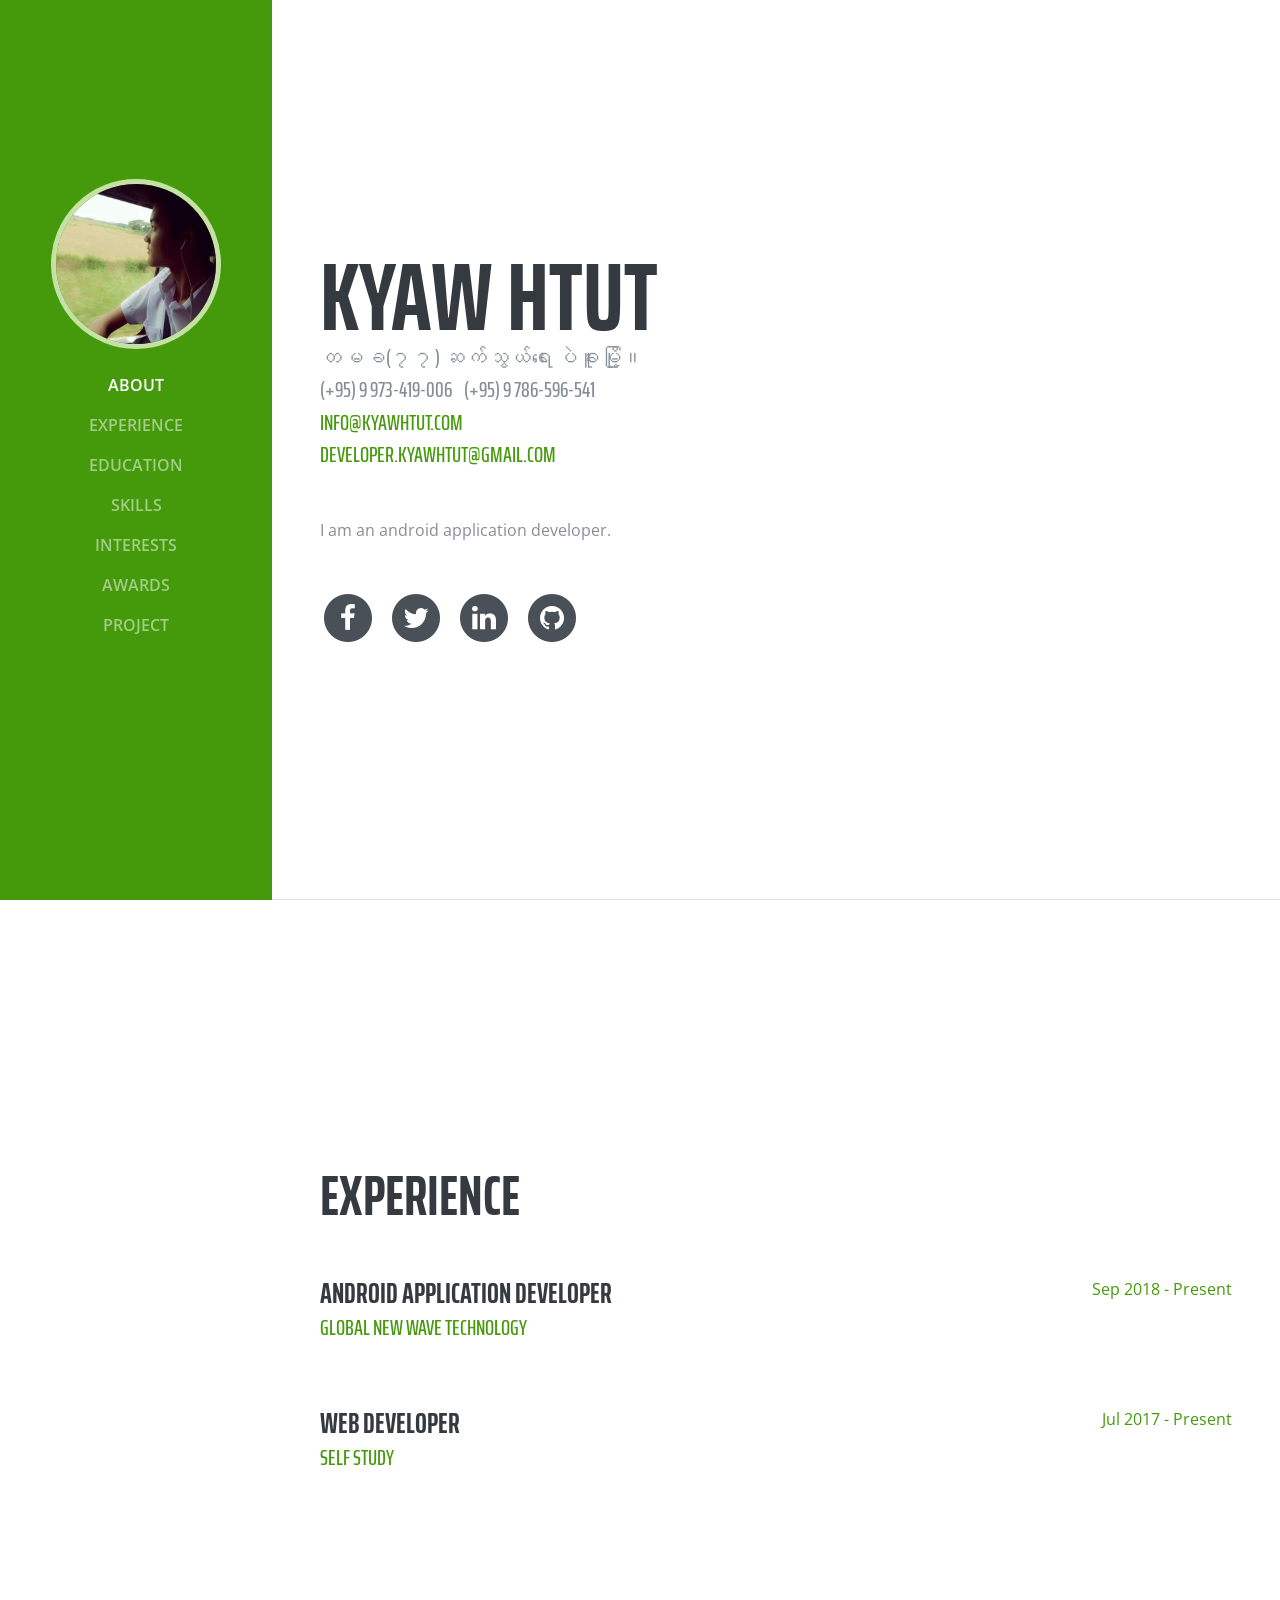
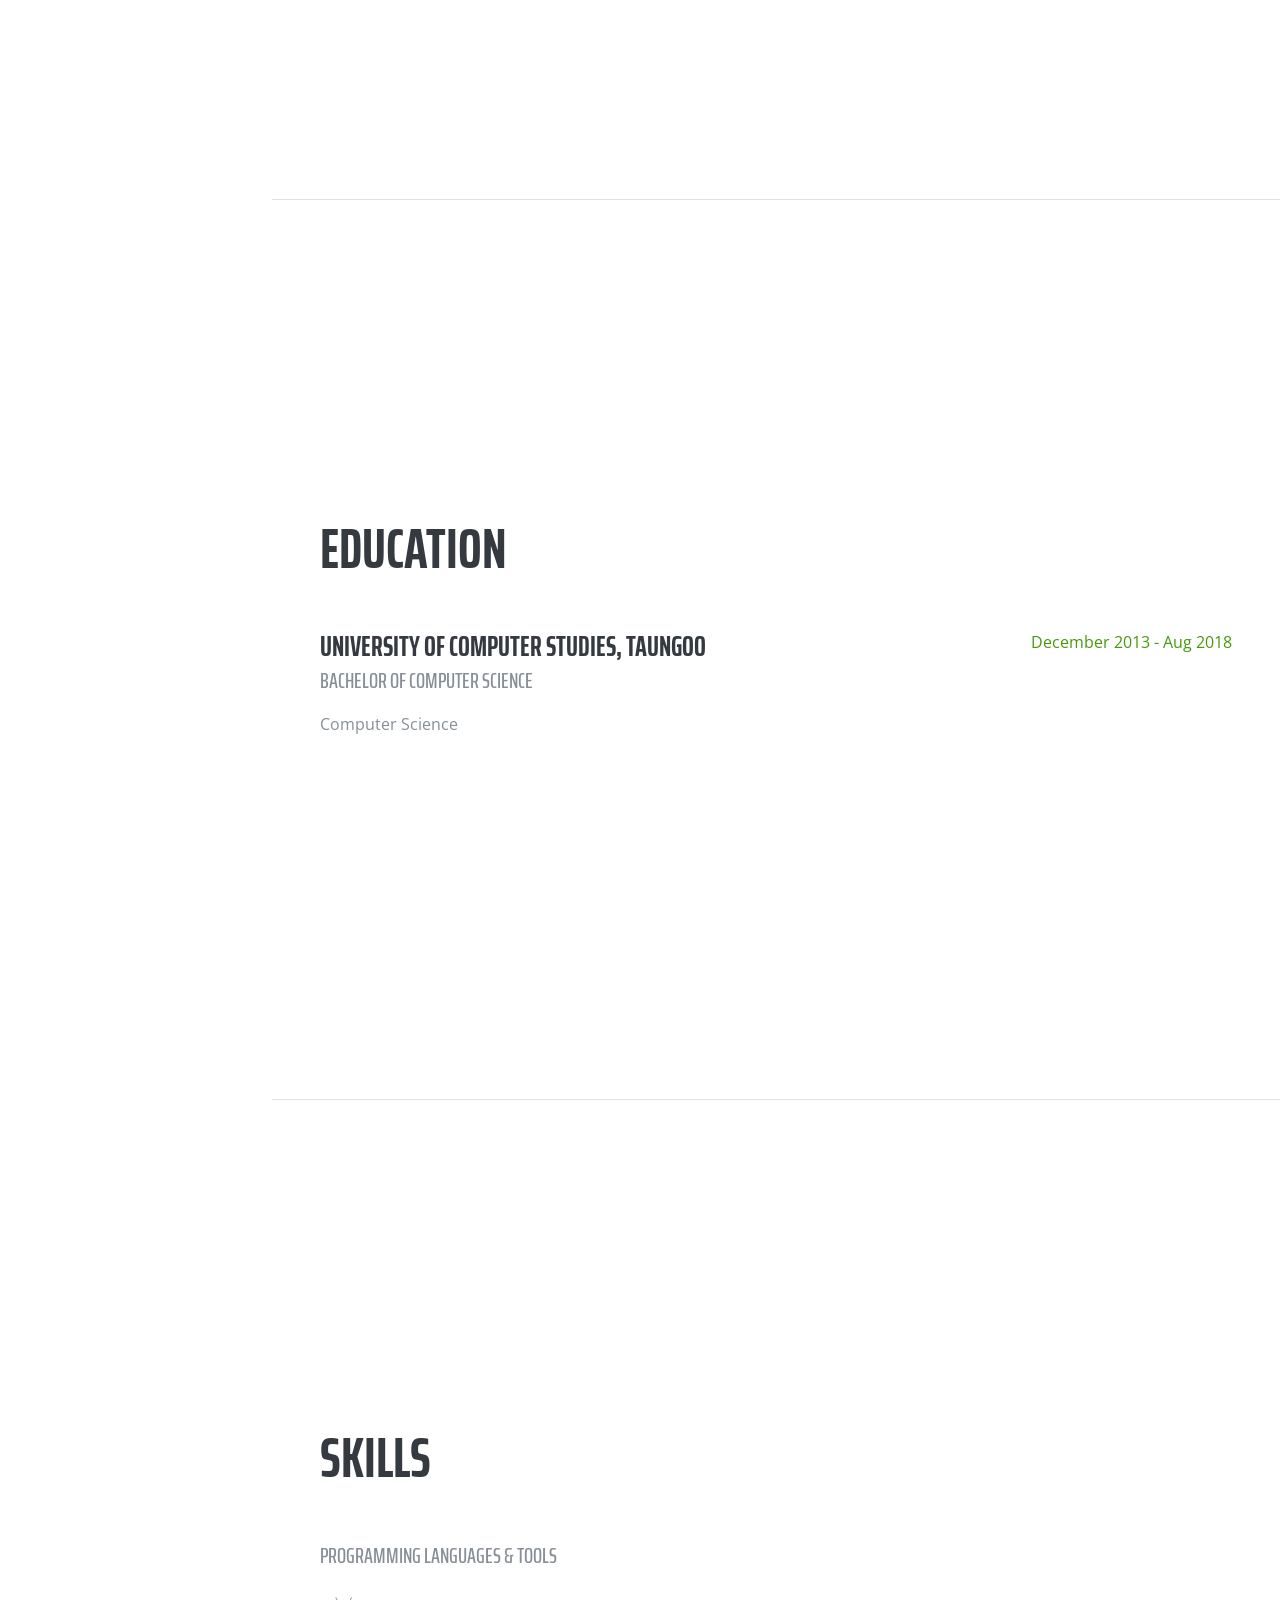
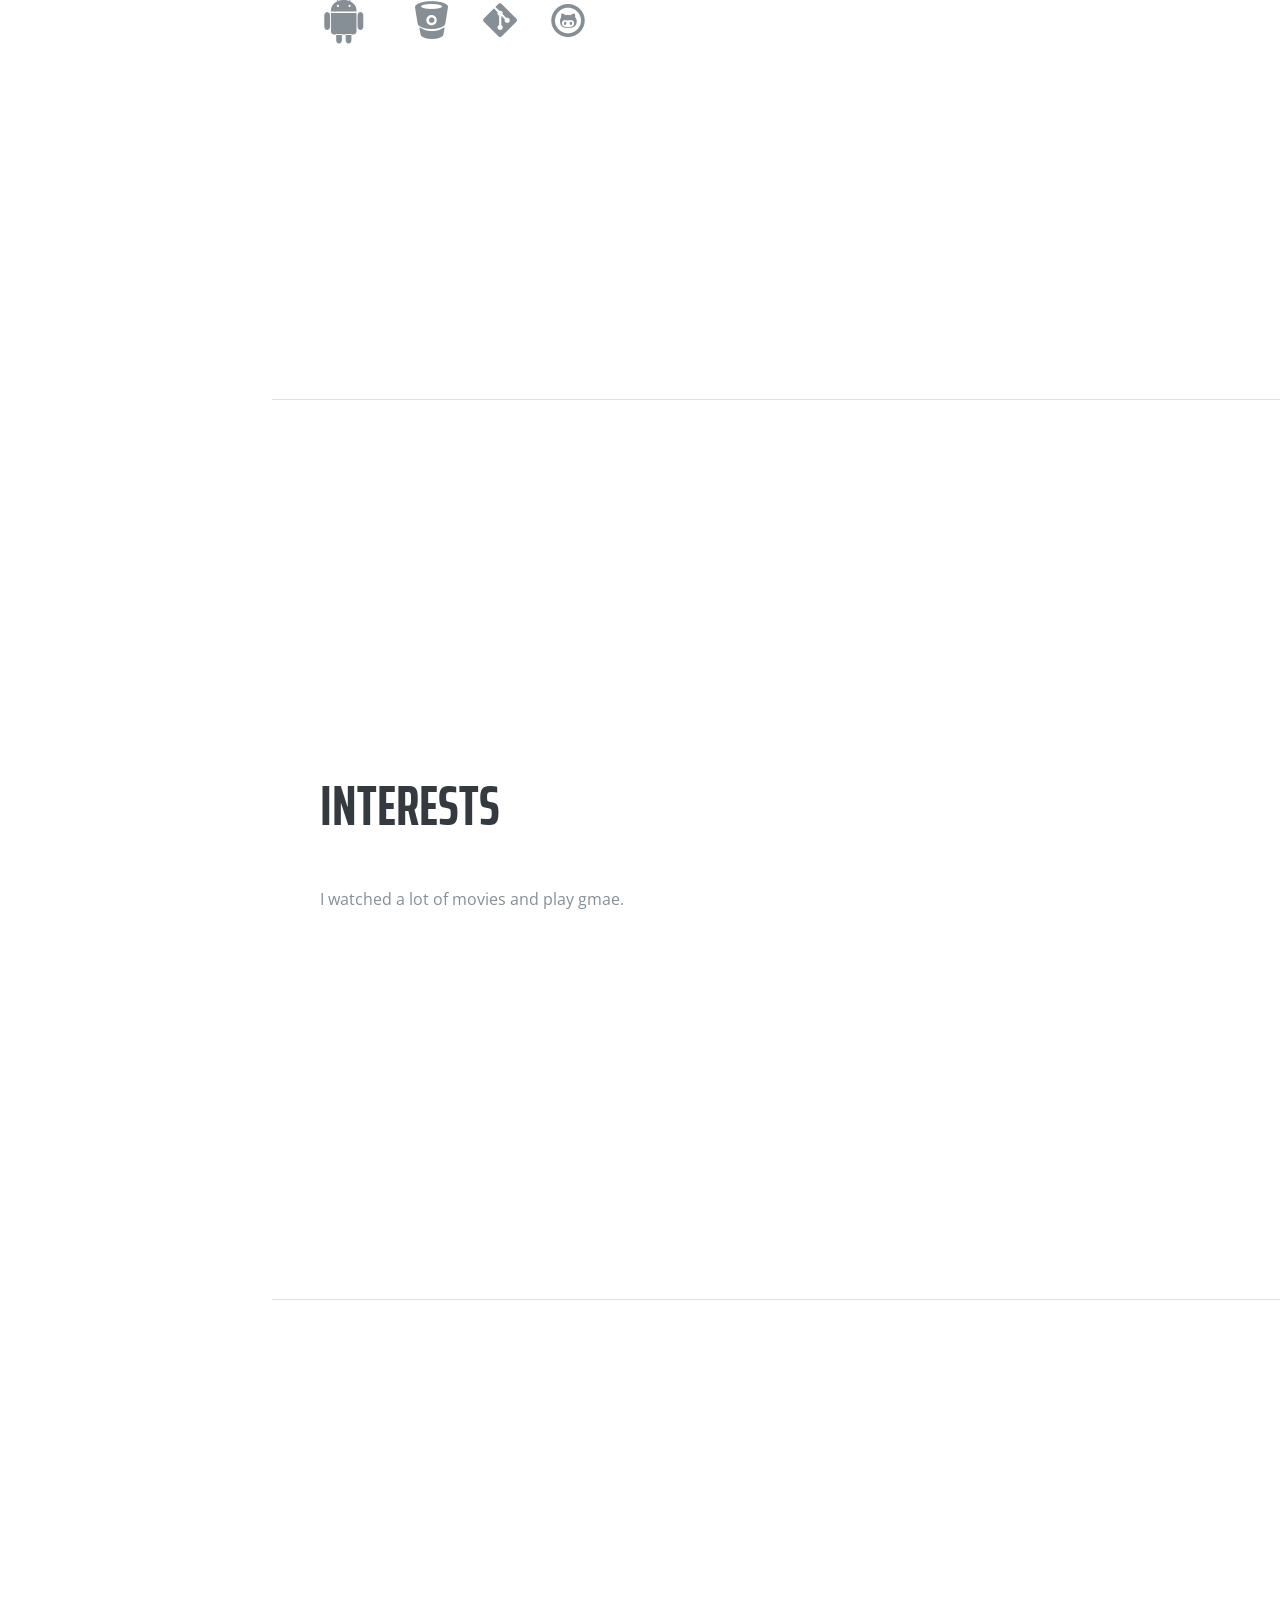
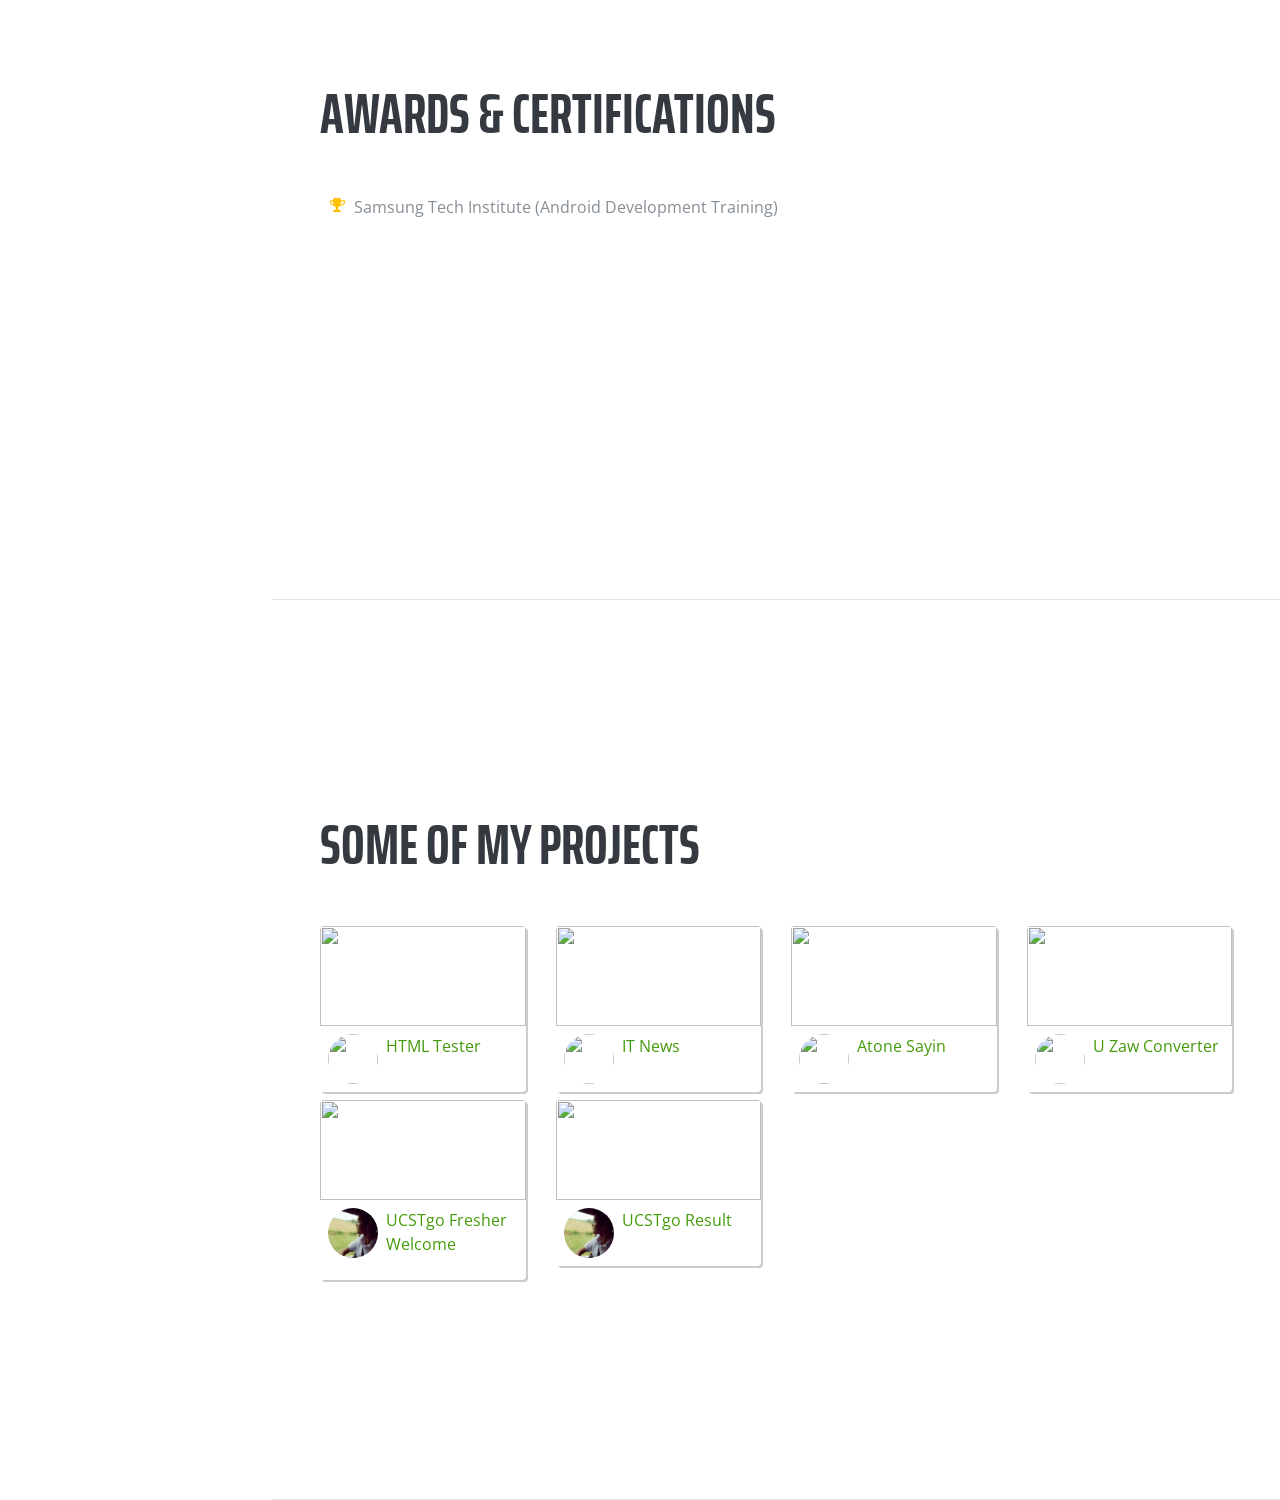
==== index.html @ 5b3030fc "Third commit." ====
<!DOCTYPE html>
<html lang="en">

  <head>

    <meta charset="utf-8">
    <meta name="viewport" content="width=device-width, initial-scale=1, shrink-to-fit=no">
    <meta name="theme-color" content="#459a0b">
    <meta name="description" content="Kyaw Htut Profolio">
    <meta name="author" content="Kyaw Htut">
    <link rel="shortcut icon" href="public/img/profile.jpg">
    <meta property="og:image" content="public/img/profile.jpg">
    <meta property="og:url" content="https://kyawhtut.com">

    <title>Kyaw Htut</title>

    <!-- Bootstrap core CSS -->
    <link href="public/vendor/bootstrap/css/bootstrap.min.css" rel="stylesheet">

    <!-- Custom fonts for this template -->
    <link href="https://fonts.googleapis.com/css?family=Saira+Extra+Condensed:100,200,300,400,500,600,700,800,900" rel="stylesheet">
    <link href="https://fonts.googleapis.com/css?family=Open+Sans:300,300i,400,400i,600,600i,700,700i,800,800i" rel="stylesheet">
    <link href="public/vendor/font-awesome/css/font-awesome.min.css" rel="stylesheet">
    <link href="public/vendor/devicons/css/devicons.min.css" rel="stylesheet">
    <link href="public/vendor/simple-line-icons/css/simple-line-icons.css" rel="stylesheet">
    <link rel="stylesheet" href="https://cdn.rawgit.com/konpa/devicon/df6431e323547add1b4cf45992913f15286456d3/devicon.min.css">

    <!-- Custom styles for this template -->
    <link href="public/css/resume.min.css" rel="stylesheet">
    <link href="public/css/style.css" rel="stylesheet">

  </head>

  <body id="page-top">

    <nav class="navbar navbar-expand-lg navbar-dark bg-primary fixed-top" id="sideNav">
      <a class="navbar-brand js-scroll-trigger" href="#page-top">
        <span class="d-block d-lg-none">Kyaw Htut</span>
        <span class="d-none d-lg-block">
          <img class="circle-profile mx-auto mb-2" src="public/img/profile.jpg" alt="">
        </span>
      </a>
      <button class="navbar-toggler" type="button" data-toggle="collapse" data-target="#navbarSupportedContent" aria-controls="navbarSupportedContent" aria-expanded="false" aria-label="Toggle navigation">
        <span class="navbar-toggler-icon"></span>
      </button>
      <div class="collapse navbar-collapse" id="navbarSupportedContent">
        <ul class="navbar-nav">
          <li class="nav-item">
            <a class="nav-link js-scroll-trigger" href="#about">About</a>
          </li>
          <li class="nav-item">
            <a class="nav-link js-scroll-trigger" href="#experience">Experience</a>
          </li>
          <li class="nav-item">
            <a class="nav-link js-scroll-trigger" href="#education">Education</a>
          </li>
          <li class="nav-item">
            <a class="nav-link js-scroll-trigger" href="#skills">Skills</a>
          </li>
          <li class="nav-item">
            <a class="nav-link js-scroll-trigger" href="#interests">Interests</a>
          </li>
          <li class="nav-item">
            <a class="nav-link js-scroll-trigger" href="#awards">Awards</a>
          </li>
          <li class="nav-item">
            <a class="nav-link js-scroll-trigger" href="#project">Project</a>
          </li>
        </ul>
      </div>
    </nav>

    <div class="container-fluid p-0">

      <section class="resume-section p-3 p-lg-5 d-flex d-column" id="about">
        <div class="my-auto">
          <h1 class="mb-0">Kyaw Htut
            <!-- <span class="text-primary">Taylor</span> -->
          </h1>
          <div class="subheading mb-5">တမခ(၇၇) ဆက်သွယ်ရေး ပဲခူးမြို့။
            <br> 
            (+95) 9 973-419-006 &nbsp;&nbsp;&nbsp;(+95) 9 786-596-541
            <br>
            <a href="mailto:info@kyawhtut.com">info@kyawhtut.com</a><br>
            <a href="mailto:developer.kyawhtut@gmail.com">developer.kyawhtut@gmail.com</a>
          </div>
          <p class="mb-5">I am an android application developer.</p>
          <ul class="list-inline list-social-icons mb-0">
            <li class="list-inline-item">
              <a href="https://web.facebook.com/kyawhtut.cu" target="_blank">
                <span class="fa-stack fa-lg">
                  <i class="fa fa-circle fa-stack-2x"></i>
                  <i class="fa fa-facebook fa-stack-1x fa-inverse"></i>
                </span>
              </a>
            </li>
            <li class="list-inline-item">
              <a href="https://twitter.com/kyawhtut_cu" target="_blank">
                <span class="fa-stack fa-lg">
                  <i class="fa fa-circle fa-stack-2x"></i>
                  <i class="fa fa-twitter fa-stack-1x fa-inverse"></i>
                </span>
              </a>
            </li>
            <li class="list-inline-item">
              <a href="https://www.linkedin.com/in/kyaw-htut-899076153/" target="_blank">
                <span class="fa-stack fa-lg">
                  <i class="fa fa-circle fa-stack-2x"></i>
                  <i class="fa fa-linkedin fa-stack-1x fa-inverse"></i>
                </span>
              </a>
            </li>
            <li class="list-inline-item">
              <a href="https://github.com/kyawhtut-cu" target="_blank">
                <span class="fa-stack fa-lg">
                  <i class="fa fa-circle fa-stack-2x"></i>
                  <i class="fa fa-github fa-stack-1x fa-inverse"></i>
                </span>
              </a>
            </li>
          </ul>
        </div>
      </section>

      <section class="resume-section p-3 p-lg-5 d-flex flex-column" id="experience">
        <div class="my-auto">
          <h2 class="mb-5">Experience</h2>

          <div class="resume-item d-flex flex-column flex-md-row mb-5">
            <div class="resume-content mr-auto">
              <h3 class="mb-0">Android Application Developer</h3>
              <div class="subheading mb-3"><a href="https://www.newwave-tech.com" target="_blank">Global New Wave Technology</a></div>
              <!-- <p>Bring to the table win-win survival strategies to ensure proactive domination. At the end of the day, going forward, a new normal that has evolved from generation X is on the runway heading towards a streamlined cloud solution. User generated content in real-time will have multiple touchpoints for offshoring.</p> -->
            </div>
            <div class="resume-date text-md-right">
              <span class="text-primary">Sep 2018 - Present</span>
            </div>
        </div>

        <div class="resume-item d-flex flex-column flex-md-row mb-5">
            <div class="resume-content mr-auto">
              <h3 class="mb-0">Web Developer</h3>
              <div class="subheading mb-3"><a href="https://www.newwave-tech.com" target="_blank">Self Study</a></div>
            </div>
            <div class="resume-date text-md-right">
              <span class="text-primary">Jul 2017 - Present</span>
            </div>
          </div>

        </div>

      </section>

      <section class="resume-section p-3 p-lg-5 d-flex flex-column" id="education">
        <div class="my-auto">
          <h2 class="mb-5">Education</h2>

          <div class="resume-item d-flex flex-column flex-md-row mb-5">
            <div class="resume-content mr-auto">
              <h3 class="mb-0">University of Computer Studies, Taungoo</h3>
              <div class="subheading mb-3">Bachelor of Computer Science</div>
              <div>Computer Science</div>
            </div>
            <div class="resume-date text-md-right">
              <span class="text-primary">December 2013 - Aug 2018</span>
            </div>
          </div>

        </div>
      </section>

      <section class="resume-section p-3 p-lg-5 d-flex flex-column" id="skills">
        <div class="my-auto">
          <h2 class="mb-5">Skills</h2>

          <div class="subheading mb-3">Programming Languages &amp; Tools</div>
          <ul class="list-inline list-icons">
            <li class="list-inline-item">
              <i class="devicons devicons-android"></i>
            </li>
            <li class="list-inline-item">
              <i class="devicons devicon-gradle-plain"></i>
            </li>
            <li class="list-inline-item">
              <i class="devicons devicons-bitbucket"></i>
            </li>
            <li class="list-inline-item">
              <i class="devicons devicons-git"></i>
            </li>
            <li class="list-inline-item">
              <i class="devicons devicons-github"></i>
            </li>
            <li class="list-inline-item">
              <i class="devicon-trello-plain"></i>
            </li>
            <li class="list-inline-item">
              <i class="devicon-twitter-plain"></i>
            </li>
            <li class="list-inline-item">
              <i class="devicon-sourcetree-plain"></i>
            </li>
            <li class="list-inline-item">
              <i class="devicon-mysql-plain"></i>
            </li>
            <li class="list-inline-item">
              <i class="devicon-javascript-plain"></i>
            </li>
            <li class="list-inline-item">
              <i class="devicon-intellij-plain"></i>
            </li>
            <li class="list-inline-item">
              <i class="devicon-java-plain"></i>
            </li>
            <li class="list-inline-item">
              <i class="devicon-html5-plain"></i>
            </li>
            <li class="list-inline-item">
              <i class="devicon-php-plain"></i>
            </li>
          </ul>
        </div>
      </section>

      <section class="resume-section p-3 p-lg-5 d-flex flex-column" id="interests">
        <div class="my-auto">
          <h2 class="mb-5">Interests</h2>
          <p>
          I watched a lot of movies and play gmae.
        </div>
      </section>

      <section class="resume-section p-3 p-lg-5 d-flex flex-column" id="awards">
        <div class="my-auto">
          <h2 class="mb-5">Awards &amp; Certifications</h2>
          <ul class="fa-ul mb-0">
            <li>
              <i class="fa-li fa fa-trophy text-warning"></i>
              Samsung Tech Institute (Android Development Training)</li>
            <li>
          </ul>
        </div>
      </section>

      <section class="resume-section p-3 p-lg-5 d-flex flex-column" id="project">
        <div class="my-auto">
          <h2 class="mb-5">Some of my projects</h2>
          <div class="row">

            <!-- HTML Tester -->
            <div class="col-xs-12 col-sm-6 col-md-3">
              <div class="div-card">
                <img src="https://scontent.frgn1-1.fna.fbcdn.net/v/t31.0-8/14434820_1654829204831990_7936968470888428939_o.jpg?_nc_cat=0&oh=5bb052e1932d8981e18d2da753bddf95&oe=5C22DF0D" class="responsive">
                <div class="body-main">
                  <img src="https://scontent.frgn1-1.fna.fbcdn.net/v/t1.0-1/p200x200/14369962_1654827338165510_4701954527144732141_n.png?_nc_cat=0&oh=89d0b2b183f19ae6d2468b9d06c89789&oe=5BEE5D89" class="circle">
                  <p style="color: #459a0b;">HTML Tester</p>
                </div>
              </div>
            </div>

            <!-- IT News -->
            <div class="col-xs-12 col-sm-6 col-md-3">
              <div class="div-card">
                <img src="https://lh3.googleusercontent.com/XpiOWw10QB-EqOSkFwzQLJQvrpXtL3OQql5w34oOmprukbjiCT9Bash-rB7erPjwjWs=h500" class="responsive">
                <div class="body-main">
                  <img src="https://cdn6.aptoide.com/imgs/b/e/0/be076b8a07235c767883f46ebf78cbe5_icon.png?w=256" class="circle">
                  <p style="color: #459a0b;">IT News</p>
                </div>
              </div>
            </div>

            <!-- Atone Sayin -->
            <div class="col-xs-12 col-sm-6 col-md-3">
              <div class="div-card">
                <img src="https://encrypted-tbn0.gstatic.com/images?q=tbn:ANd9GcSEPaHudZyrWahMmjEw5T3jBr7k2DWs_HJkKgDX4ka_MqOASiwUog" class="responsive">
                <div class="body-main">
                  <img src="https://encrypted-tbn0.gstatic.com/images?q=tbn:ANd9GcTI4wHuvh42dUwt-UsOTWKA0wxCPjxLsxEdYh0pz7tRjVDdzEtFQw" class="circle">
                  <p style="color: #459a0b;">Atone Sayin</p>
                </div>
              </div>
            </div>

            <!-- U Zaw Converter -->
            <div class="col-xs-12 col-sm-6 col-md-3">
              <div class="div-card">
                <img src="https://lh3.googleusercontent.com/LQa9kKBClNO4rXVpQIoFkdiwt1USjUpZJeqXaawaVBjoT5K1XULN-FzL4CclHvUbCUZe=h150-rw" class="responsive">
                <div class="body-main">
                  <img src="https://encrypted-tbn0.gstatic.com/images?q=tbn:ANd9GcRdnieBZz3tuKNgbrkic25tKZ9sRXNAawZ_y65PiETohxXXaxa7" class="circle">
                  <p style="color: #459a0b;">U Zaw Converter</p>
                </div>
              </div>
            </div>

            <!-- UCSTgo Fresher Welcome -->
            <div class="col-xs-12 col-sm-6 col-md-3">
              <div class="div-card">
                <img src="https://i.pinimg.com/564x/26/d1/19/26d119703c4cff0b186f923f760d18e7.jpg" class="responsive">
                <div class="body-main">
                  <img src="public/img/profile.jpg" class="circle">
                  <p style="color: #459a0b;">UCSTgo Fresher Welcome</p>
                </div>
              </div>
            </div>

            <!-- UCSTgo Result -->
            <div class="col-xs-12 col-sm-6 col-md-3">
              <div class="div-card">
                <img src="https://i.pinimg.com/564x/ae/22/de/ae22de79c63e6d8343d96c7025884331.jpg" class="responsive">
                <div class="body-main">
                  <img src="public/img/profile.jpg" class="circle">
                  <p style="color: #459a0b;">UCSTgo Result</p>
                </div>
              </div>
            </div>

          </div>
        </div>
      </section>

    </div>

    <!-- Bootstrap core JavaScript -->
    <script src="public/vendor/jquery/jquery.min.js"></script>
    <script src="public/vendor/bootstrap/js/bootstrap.bundle.min.js"></script>

    <!-- Plugin JavaScript -->
    <script src="public/vendor/jquery-easing/jquery.easing.min.js"></script>

    <!-- Custom scripts for this template -->
    <script src="public/js/resume.min.js"></script>

  </body>

</html>
---- public/vendor/devicons/css/devicons.min.css ----
/*!
 *  Devicons 1.8.0 made by Theodore Vorillas / http://vorillaz.com 
 */
@font-face{font-family:devicons;src:url(../fonts/devicons.eot?xqxft6);src:url(../fonts/devicons.eot?#iefixxqxft6) format("embedded-opentype"),url(../fonts/devicons.woff?xqxft6) format("woff"),url(../fonts/devicons.ttf?xqxft6) format("truetype"),url(../fonts/devicons.svg?xqxft6#devicons) format("svg");font-weight:400;font-style:normal}.devicons{font-family:devicons;speak:none;font-style:normal;font-weight:400;font-variant:normal;text-transform:none;line-height:1;-webkit-font-smoothing:antialiased;-moz-osx-font-smoothing:grayscale}.devicons-git:before{content:"\e602"}.devicons-git_compare:before{content:"\e628"}.devicons-git_branch:before{content:"\e625"}.devicons-git_commit:before{content:"\e629"}.devicons-git_pull_request:before{content:"\e626"}.devicons-git_merge:before{content:"\e627"}.devicons-bitbucket:before{content:"\e603"}.devicons-github_alt:before{content:"\e608"}.devicons-github_badge:before{content:"\e609"}.devicons-github:before{content:"\e60a"}.devicons-github_full:before{content:"\e617"}.devicons-java:before{content:"\e638"}.devicons-ruby:before{content:"\e639"}.devicons-scala:before{content:"\e637"}.devicons-python:before{content:"\e63c"}.devicons-go:before{content:"\e624"}.devicons-ruby_on_rails:before{content:"\e63b"}.devicons-django:before{content:"\e61d"}.devicons-markdown:before{content:"\e63e"}.devicons-php:before{content:"\e63d"}.devicons-mysql:before{content:"\e604"}.devicons-streamline:before{content:"\e605"}.devicons-database:before{content:"\e606"}.devicons-laravel:before{content:"\e63f"}.devicons-javascript:before{content:"\e64e"}.devicons-angular:before{content:"\e653"}.devicons-backbone:before{content:"\e652"}.devicons-coffeescript:before{content:"\e651"}.devicons-jquery:before{content:"\e650"}.devicons-modernizr:before{content:"\e620"}.devicons-jquery_ui:before{content:"\e654"}.devicons-ember:before{content:"\e61b"}.devicons-dojo:before{content:"\e61c"}.devicons-nodejs:before{content:"\e619"}.devicons-nodejs_small:before{content:"\e618"}.devicons-javascript_shield:before{content:"\e64f"}.devicons-bootstrap:before{content:"\e647"}.devicons-sass:before{content:"\e64b"}.devicons-css3_full:before{content:"\e64a"}.devicons-css3:before{content:"\e649"}.devicons-html5:before{content:"\e636"}.devicons-html5_multimedia:before{content:"\e632"}.devicons-html5_device_access:before{content:"\e633"}.devicons-html5_3d_effects:before{content:"\e635"}.devicons-html5_connectivity:before{content:"\e634"}.devicons-ghost_small:before{content:"\e614"}.devicons-ghost:before{content:"\e61f"}.devicons-magento:before{content:"\e640"}.devicons-joomla:before{content:"\e641"}.devicons-jekyll_small:before{content:"\e60d"}.devicons-drupal:before{content:"\e642"}.devicons-wordpress:before{content:"\e60b"}.devicons-grunt:before{content:"\e64c"}.devicons-bower:before{content:"\e64d"}.devicons-npm:before{content:"\e61e"}.devicons-yahoo_small:before{content:"\e62b"}.devicons-yahoo:before{content:"\e615"}.devicons-bing_small:before{content:"\e600"}.devicons-windows:before{content:"\e60f"}.devicons-linux:before{content:"\e612"}.devicons-ubuntu:before{content:"\e63a"}.devicons-android:before{content:"\e60e"}.devicons-apple:before{content:"\e611"}.devicons-appstore:before{content:"\e613"}.devicons-phonegap:before{content:"\e630"}.devicons-blackberry:before{content:"\e623"}.devicons-stackoverflow:before{content:"\e610"}.devicons-techcrunch:before{content:"\e62c"}.devicons-codrops:before{content:"\e62f"}.devicons-css_tricks:before{content:"\e601"}.devicons-smashing_magazine:before{content:"\e62d"}.devicons-netmagazine:before{content:"\e62e"}.devicons-codepen:before{content:"\e616"}.devicons-cssdeck:before{content:"\e62a"}.devicons-hackernews:before{content:"\e61a"}.devicons-dropbox:before{content:"\e607"}.devicons-google_drive:before{content:"\e631"}.devicons-visualstudio:before{content:"\e60c"}.devicons-unity_small:before{content:"\e621"}.devicons-raspberry_pi:before{content:"\e622"}.devicons-chrome:before{content:"\e643"}.devicons-ie:before{content:"\e644"}.devicons-firefox:before{content:"\e645"}.devicons-opera:before{content:"\e646"}.devicons-safari:before{content:"\e648"}.devicons-swift:before{content:"\e655"}.devicons-symfony:before{content:"\e656"}.devicons-symfony_badge:before{content:"\e657"}.devicons-less:before{content:"\e658"}.devicons-stylus:before{content:"\e659"}.devicons-trello:before{content:"\e65a"}.devicons-atlassian:before{content:"\e65b"}.devicons-jira:before{content:"\e65c"}.devicons-envato:before{content:"\e65d"}.devicons-snap_svg:before{content:"\e65e"}.devicons-raphael:before{content:"\e65f"}.devicons-google_analytics:before{content:"\e660"}.devicons-compass:before{content:"\e661"}.devicons-onedrive:before{content:"\e662"}.devicons-gulp:before{content:"\e663"}.devicons-atom:before{content:"\e664"}.devicons-cisco:before{content:"\e665"}.devicons-nancy:before{content:"\e666"}.devicons-clojure:before{content:"\e668"}.devicons-clojure_alt:before{content:"\e66a"}.devicons-perl:before{content:"\e669"}.devicons-celluloid:before{content:"\e66b"}.devicons-w3c:before{content:"\e66c"}.devicons-redis:before{content:"\e66d"}.devicons-postgresql:before{content:"\e66e"}.devicons-webplatform:before{content:"\e66f"}.devicons-jenkins:before{content:"\e667"}.devicons-requirejs:before{content:"\e670"}.devicons-opensource:before{content:"\e671"}.devicons-typo3:before{content:"\e672"}.devicons-uikit:before{content:"\e673"}.devicons-doctrine:before{content:"\e674"}.devicons-groovy:before{content:"\e675"}.devicons-nginx:before{content:"\e676"}.devicons-haskell:before{content:"\e677"}.devicons-zend:before{content:"\e678"}.devicons-gnu:before{content:"\e679"}.devicons-yeoman:before{content:"\e67a"}.devicons-heroku:before{content:"\e67b"}.devicons-debian:before{content:"\e67d"}.devicons-travis:before{content:"\e67e"}.devicons-dotnet:before{content:"\e67f"}.devicons-codeigniter:before{content:"\e680"}.devicons-javascript_badge:before{content:"\e681"}.devicons-yii:before{content:"\e682"}.devicons-msql_server:before{content:"\e67c"}.devicons-composer:before{content:"\e683"}.devicons-krakenjs_badge:before{content:"\e684"}.devicons-krakenjs:before{content:"\e685"}.devicons-mozilla:before{content:"\e686"}.devicons-firebase:before{content:"\e687"}.devicons-sizzlejs:before{content:"\e688"}.devicons-creativecommons:before{content:"\e689"}.devicons-creativecommons_badge:before{content:"\e68a"}.devicons-mitlicence:before{content:"\e68b"}.devicons-senchatouch:before{content:"\e68c"}.devicons-bugsense:before{content:"\e68d"}.devicons-extjs:before{content:"\e68e"}.devicons-mootools_badge:before{content:"\e68f"}.devicons-mootools:before{content:"\e690"}.devicons-ruby_rough:before{content:"\e691"}.devicons-komodo:before{content:"\e692"}.devicons-coda:before{content:"\e693"}.devicons-bintray:before{content:"\e694"}.devicons-terminal:before{content:"\e695"}.devicons-code:before{content:"\e696"}.devicons-responsive:before{content:"\e697"}.devicons-dart:before{content:"\e698"}.devicons-aptana:before{content:"\e699"}.devicons-mailchimp:before{content:"\e69a"}.devicons-netbeans:before{content:"\e69b"}.devicons-dreamweaver:before{content:"\e69c"}.devicons-brackets:before{content:"\e69d"}.devicons-eclipse:before{content:"\e69e"}.devicons-cloud9:before{content:"\e69f"}.devicons-scrum:before{content:"\e6a0"}.devicons-prolog:before{content:"\e6a1"}.devicons-terminal_badge:before{content:"\e6a2"}.devicons-code_badge:before{content:"\e6a3"}.devicons-mongodb:before{content:"\e6a4"}.devicons-meteor:before{content:"\e6a5"}.devicons-meteorfull:before{content:"\e6a6"}.devicons-fsharp:before{content:"\e6a7"}.devicons-rust:before{content:"\e6a8"}.devicons-ionic:before{content:"\e6a9"}.devicons-sublime:before{content:"\e6aa"}.devicons-appcelerator:before{content:"\e6ab"}.devicons-asterisk:before{content:"\e6ac"}.devicons-aws:before{content:"\e6ad"}.devicons-digital-ocean:before{content:"\e6ae"}.devicons-dlang:before{content:"\e6af"}.devicons-docker:before{content:"\e6b0"}.devicons-erlang:before{content:"\e6b1"}.devicons-google-cloud-platform:before{content:"\e6b2"}.devicons-grails:before{content:"\e6b3"}.devicons-illustrator:before{content:"\e6b4"}.devicons-intellij:before{content:"\e6b5"}.devicons-materializecss:before{content:"\e6b6"}.devicons-openshift:before{content:"\e6b7"}.devicons-photoshop:before{content:"\e6b8"}.devicons-rackspace:before{content:"\e6b9"}.devicons-react:before{content:"\e6ba"}.devicons-redhat:before{content:"\e6bb"}.devicons-scriptcs:before{content:"\e6bc"}.devicons-sqllite:before{content:"\e6c4"}.devicons-vim:before{content:"\e6c5"}
---- public/css/resume.min.css ----
body {
    font-family: 'Open Sans', serif;
    padding-top: 54px;
    color: #868e96
}

@media (min-width:992px) {
    body {
        padding-top: 0;
        padding-left: 17rem
    }
}

h1,
h2,
h3,
h4,
h5,
h6 {
    font-family: 'Saira Extra Condensed', serif;
    font-weight: 700;
    text-transform: uppercase;
    color: #343a40
}

h1 {
    font-size: 6rem;
    line-height: 5.5rem
}

h2 {
    font-size: 3.5rem
}

.subheading {
    text-transform: uppercase;
    font-weight: 500;
    font-family: 'Saira Extra Condensed', serif;
    font-size: 1.35rem
}

.list-social-icons a {
    color: #495057
}

.list-social-icons a:hover {
    color: #689F38
}

.list-social-icons a .fa-lg {
    font-size: 1.75rem
}

.list-icons {
    font-size: 3rem
}

.list-icons .list-inline-item i:hover {
    color: #689F38
}

#sideNav .navbar-nav .nav-item .nav-link {
    font-weight: 600;
    text-transform: uppercase
}

@media (min-width:992px) {
    #sideNav {
        text-align: center;
        position: fixed;
        top: 0;
        left: 0;
        display: flex;
        flex-direction: column;
        width: 17rem;
        height: 100vh
    }
    #sideNav .navbar-brand {
        display: flex;
        margin: auto auto 0;
        padding: .5rem
    }
    #sideNav .navbar-brand .img-profile {
        max-width: 10rem;
        max-height: 10rem;
        border: .5rem solid rgba(255, 255, 255, .2)
    }
    #sideNav .navbar-collapse {
        display: flex;
        align-items: flex-start;
        flex-grow: 0;
        width: 100%;
        margin-bottom: auto
    }
    #sideNav .navbar-collapse .navbar-nav {
        flex-direction: column;
        width: 100%
    }
    #sideNav .navbar-collapse .navbar-nav .nav-item {
        display: block
    }
    #sideNav .navbar-collapse .navbar-nav .nav-item .nav-link {
        display: block
    }
}

section.resume-section {
    border-bottom: 1px solid #dee2e6;
    padding-top: 5rem!important;
    padding-bottom: 5rem!important
}

section.resume-section .resume-item .resume-date {
    min-width: none
}

@media (min-width:768px) {
    section.resume-section {
        min-height: 100vh
    }
    section.resume-section .resume-item .resume-date {
        min-width: 18rem
    }
}

@media (min-width:992px) {
    section.resume-section {
        padding-top: 3rem!important;
        padding-bottom: 3rem!important
    }
}

.bg-primary {
    background-color: #459a0b!important
}

.text-primary {
    color: #459a0b!important
}

a {
    color: #459a0b
}

a:active,
a:focus,
a:hover {
    color: #689F38
}

.circle-profile {
  border: 5px solid #C5E1A5;
  box-shadow: 0 4px 8px 0 #fff 0.6;
  border-radius: 50%;
  margin: 0 auto;
  margin-top: -85px;
  transition: all 0.5s;
  width: 170px;
  height: 170px;
}

.circle-profile:hover {
  border: 5px solid #459a0b;
  transition: all 0.5s;
  width: 180px;
  height: 180px;
  margin-top: -95px;
}

.responsive {
  width: 100%;
  height: 100px;
  border-top-right-radius: 4px;
  border-top-left-radius: 4px;
}

.circle {
    width: 50px;
    height: 50px;
    border-radius: 50%;
    float: left;
    margin-right: 8px;
}

.div-card {
    border-radius: 4px;
    box-shadow: 2px 2px #cccccc;
}

.col-xs-12, .col-sm-6, .col-md-4 {
    margin-bottom: 8px!important;
}

.body-main {
    display: inline-flex;
    padding: 8px;
}
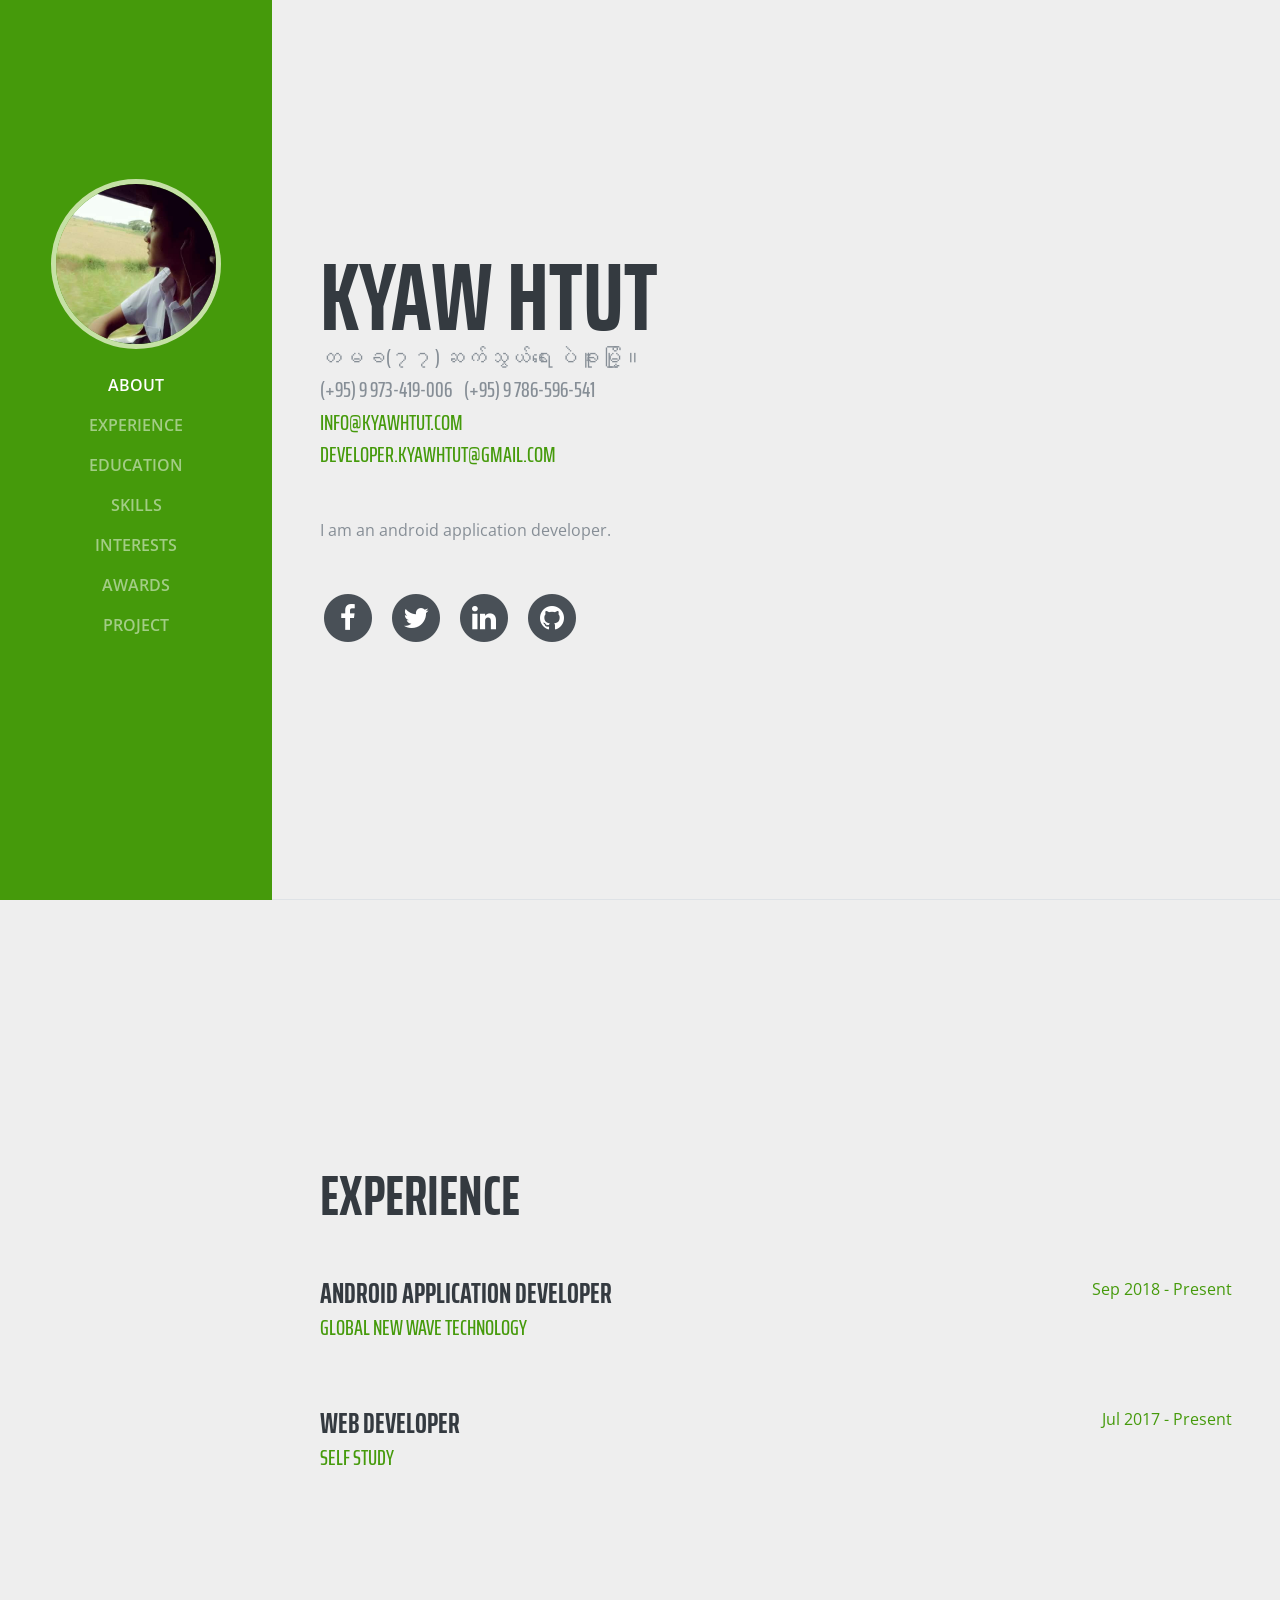
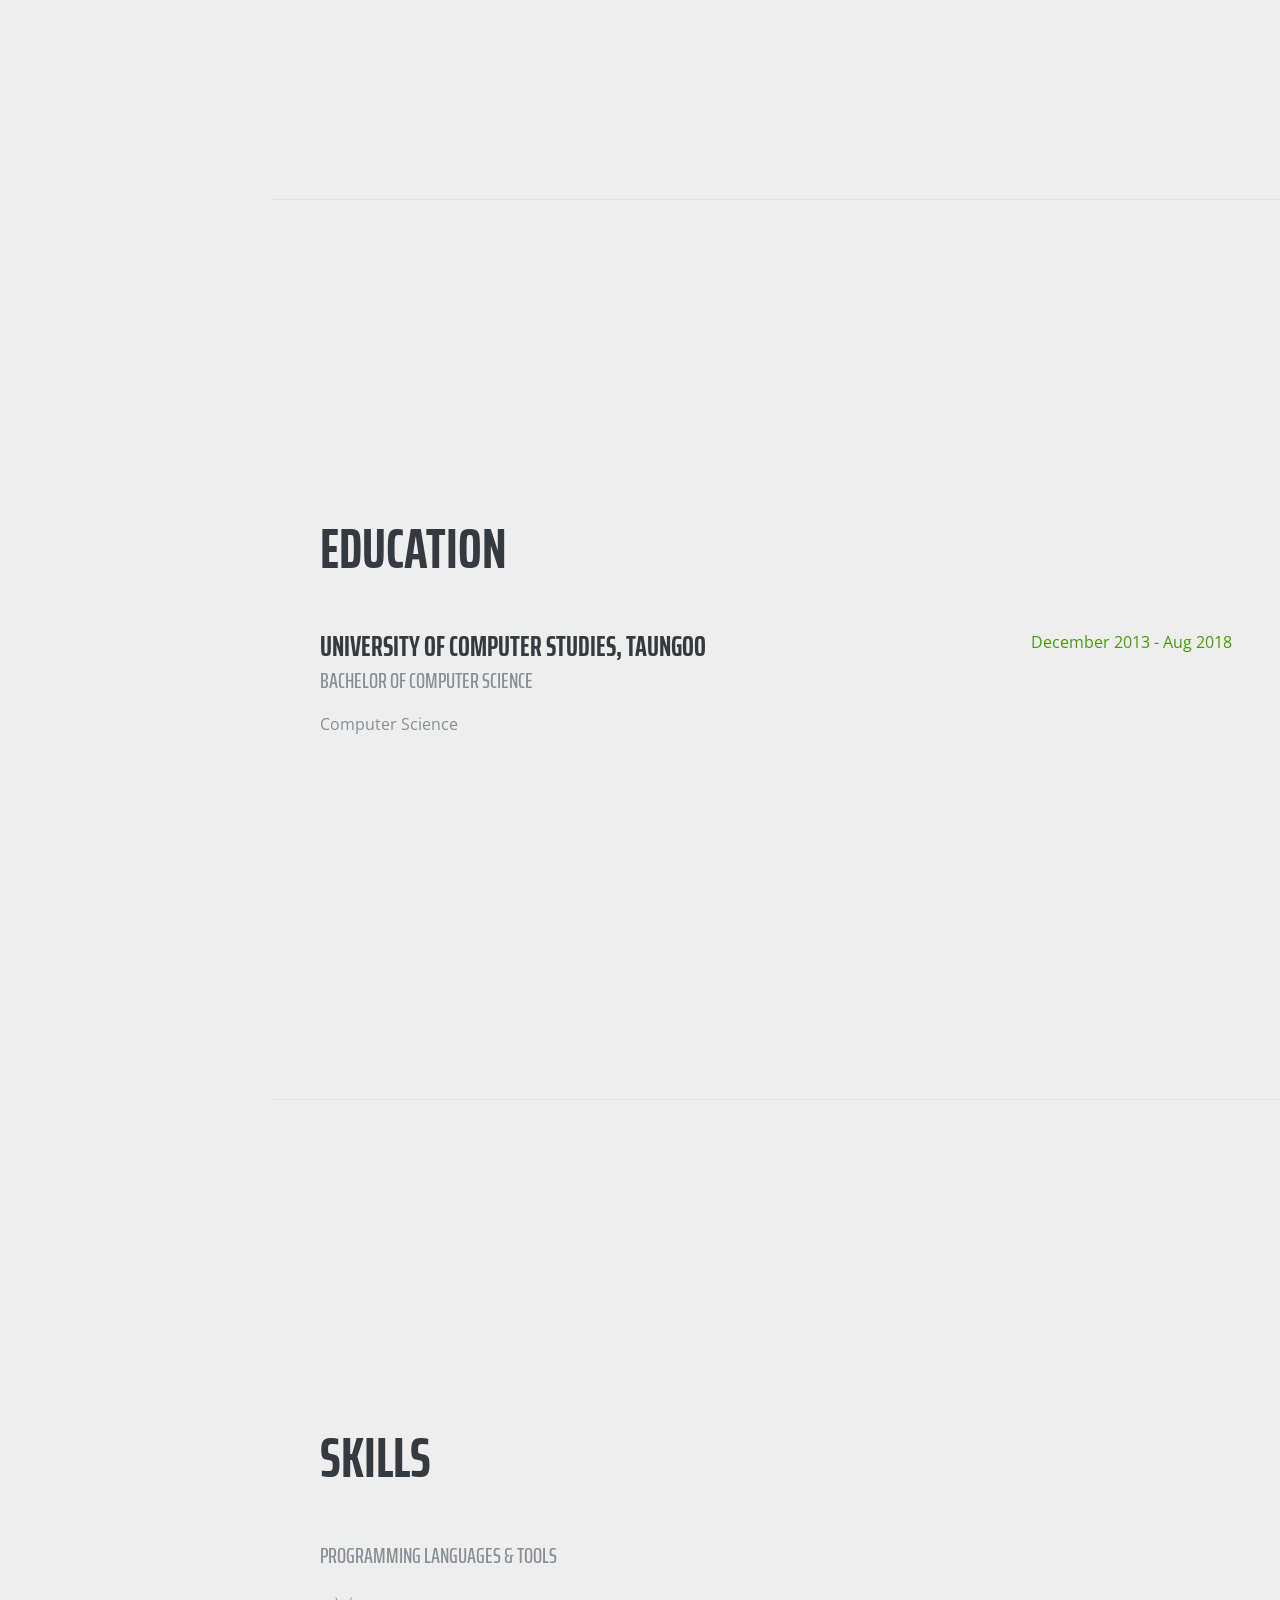
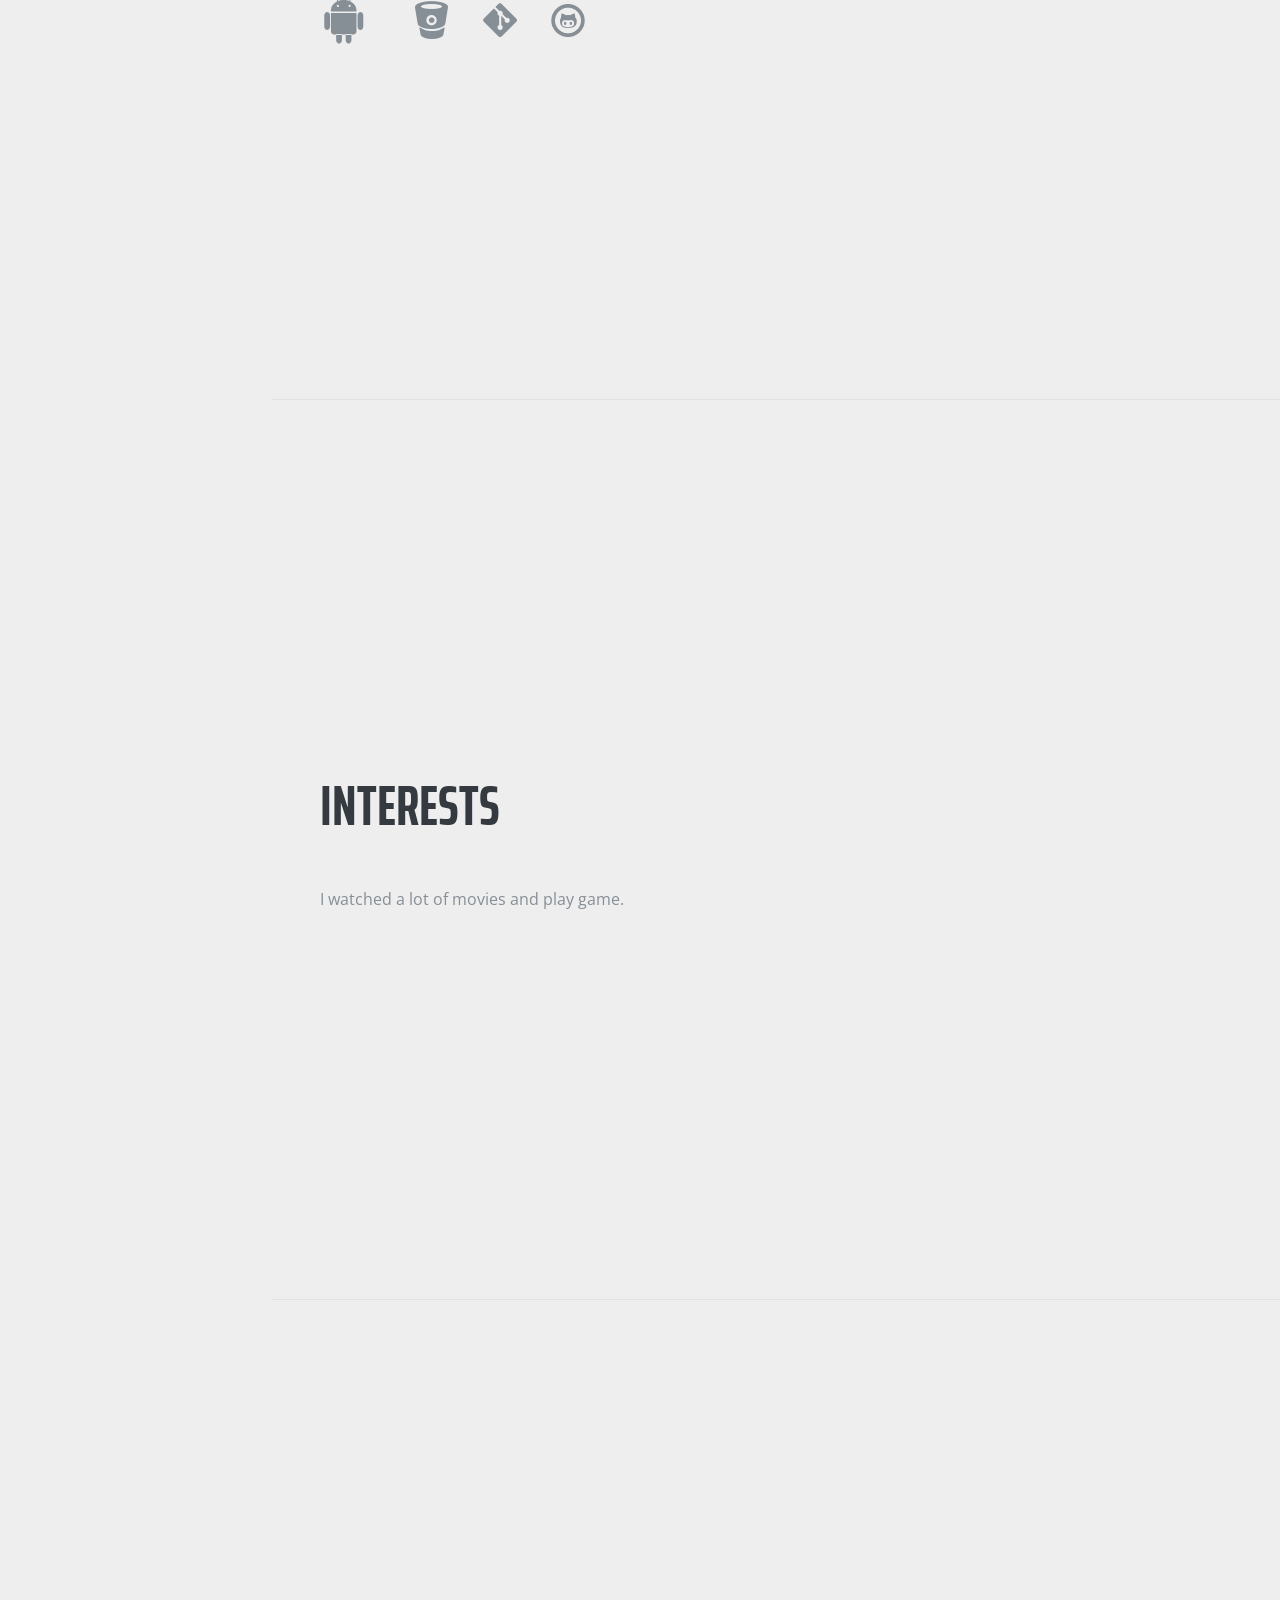
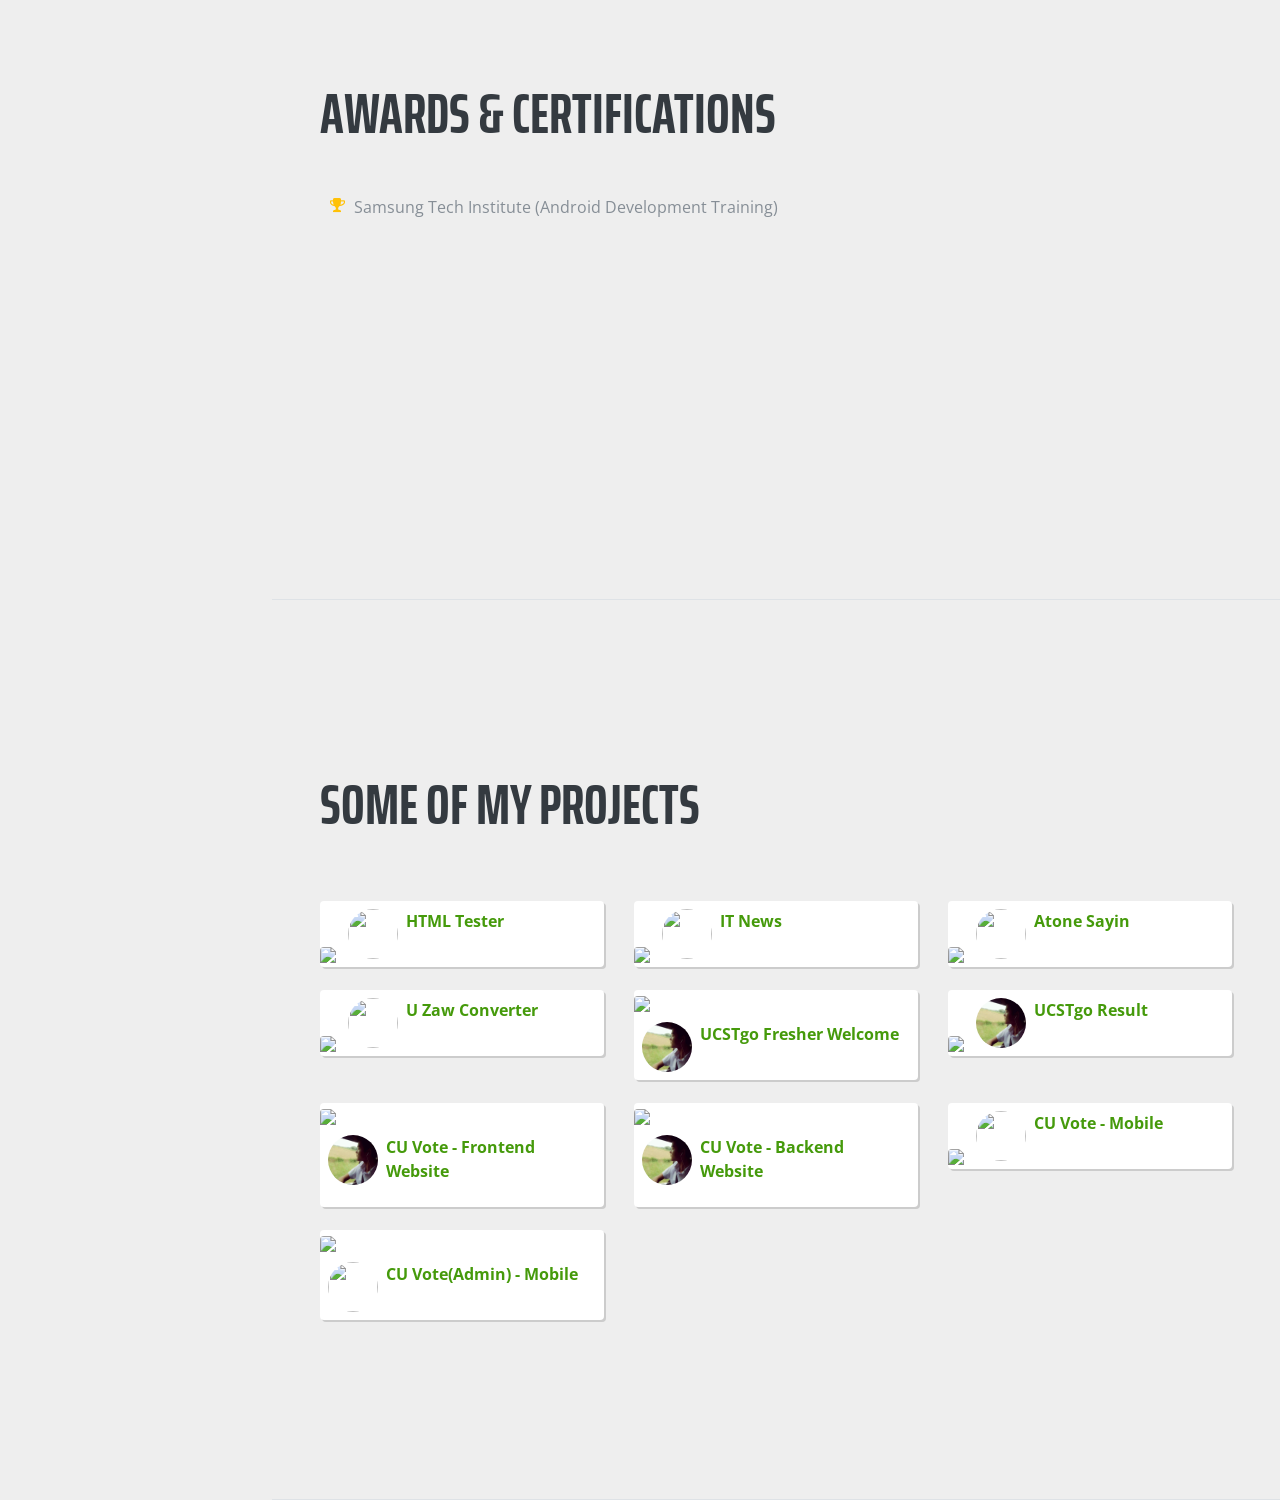
==== commit bc24577e: "Added new project" ====
--- a/index.html
+++ b/index.html
@@ -1,8 +1,6 @@
 <!DOCTYPE html>
 <html lang="en">
-
   <head>
-
     <meta charset="utf-8">
     <meta name="viewport" content="width=device-width, initial-scale=1, shrink-to-fit=no">
     <meta name="theme-color" content="#459a0b">
@@ -27,11 +25,10 @@
 
     <!-- Custom styles for this template -->
     <link href="public/css/resume.min.css" rel="stylesheet">
-    <link href="public/css/style.css" rel="stylesheet">
 
   </head>
 
-  <body id="page-top">
+  <body id="page-top" style="background: #eeeeee;">
 
     <nav class="navbar navbar-expand-lg navbar-dark bg-primary fixed-top" id="sideNav">
       <a class="navbar-brand js-scroll-trigger" href="#page-top">
@@ -225,7 +222,7 @@
         <div class="my-auto">
           <h2 class="mb-5">Interests</h2>
           <p>
-          I watched a lot of movies and play gmae.
+          I watched a lot of movies and play game.
         </div>
       </section>
 
@@ -247,67 +244,111 @@
           <div class="row">
 
             <!-- HTML Tester -->
-            <div class="col-xs-12 col-sm-6 col-md-3">
-              <div class="div-card">
-                <img src="https://scontent.frgn1-1.fna.fbcdn.net/v/t31.0-8/14434820_1654829204831990_7936968470888428939_o.jpg?_nc_cat=0&oh=5bb052e1932d8981e18d2da753bddf95&oe=5C22DF0D" class="responsive">
-                <div class="body-main">
-                  <img src="https://scontent.frgn1-1.fna.fbcdn.net/v/t1.0-1/p200x200/14369962_1654827338165510_4701954527144732141_n.png?_nc_cat=0&oh=89d0b2b183f19ae6d2468b9d06c89789&oe=5BEE5D89" class="circle">
-                  <p style="color: #459a0b;">HTML Tester</p>
+            <div class="col-xs-12 col-sm-6 col-md-4">
+              <div class="div-card">
+                <img src="https://lh3.googleusercontent.com/koECnnfDGkRyb4go13oJsaucy48gVEPlyYD1s5F_MSZKeEbFnro6ptN3VgdIoDqBe2Vb=h150-rw" class="responsive">
+                <div class="body-main">
+                  <img src="https://lh3.googleusercontent.com/bVjvq2GjfiTccrfYApjh6jfzvyCjoW6LvXFeOlhDEKoMgvs5EKuVdbbg2_ZHsgkMw7Q=s180-rw" class="circle">
+                  <p style="color: #459a0b;"><b>HTML Tester</b></p>
                 </div>
               </div>
             </div>
 
             <!-- IT News -->
-            <div class="col-xs-12 col-sm-6 col-md-3">
+            <div class="col-xs-12 col-sm-6 col-md-4">
               <div class="div-card">
                 <img src="https://lh3.googleusercontent.com/XpiOWw10QB-EqOSkFwzQLJQvrpXtL3OQql5w34oOmprukbjiCT9Bash-rB7erPjwjWs=h500" class="responsive">
                 <div class="body-main">
                   <img src="https://cdn6.aptoide.com/imgs/b/e/0/be076b8a07235c767883f46ebf78cbe5_icon.png?w=256" class="circle">
-                  <p style="color: #459a0b;">IT News</p>
+                  <p style="color: #459a0b;"><b>IT News</b></p>
                 </div>
               </div>
             </div>
 
             <!-- Atone Sayin -->
-            <div class="col-xs-12 col-sm-6 col-md-3">
+            <div class="col-xs-12 col-sm-6 col-md-4">
               <div class="div-card">
                 <img src="https://encrypted-tbn0.gstatic.com/images?q=tbn:ANd9GcSEPaHudZyrWahMmjEw5T3jBr7k2DWs_HJkKgDX4ka_MqOASiwUog" class="responsive">
                 <div class="body-main">
                   <img src="https://encrypted-tbn0.gstatic.com/images?q=tbn:ANd9GcTI4wHuvh42dUwt-UsOTWKA0wxCPjxLsxEdYh0pz7tRjVDdzEtFQw" class="circle">
-                  <p style="color: #459a0b;">Atone Sayin</p>
+                  <p style="color: #459a0b;"><b>Atone Sayin</b></p>
                 </div>
               </div>
             </div>
 
             <!-- U Zaw Converter -->
-            <div class="col-xs-12 col-sm-6 col-md-3">
+            <div class="col-xs-12 col-sm-6 col-md-4">
               <div class="div-card">
                 <img src="https://lh3.googleusercontent.com/LQa9kKBClNO4rXVpQIoFkdiwt1USjUpZJeqXaawaVBjoT5K1XULN-FzL4CclHvUbCUZe=h150-rw" class="responsive">
                 <div class="body-main">
                   <img src="https://encrypted-tbn0.gstatic.com/images?q=tbn:ANd9GcRdnieBZz3tuKNgbrkic25tKZ9sRXNAawZ_y65PiETohxXXaxa7" class="circle">
-                  <p style="color: #459a0b;">U Zaw Converter</p>
+                  <p style="color: #459a0b;"><b>U Zaw Converter</b></p>
                 </div>
               </div>
             </div>
 
             <!-- UCSTgo Fresher Welcome -->
-            <div class="col-xs-12 col-sm-6 col-md-3">
+            <div class="col-xs-12 col-sm-6 col-md-4">
               <div class="div-card">
                 <img src="https://i.pinimg.com/564x/26/d1/19/26d119703c4cff0b186f923f760d18e7.jpg" class="responsive">
                 <div class="body-main">
                   <img src="public/img/profile.jpg" class="circle">
-                  <p style="color: #459a0b;">UCSTgo Fresher Welcome</p>
+                  <p style="color: #459a0b;"><b>UCSTgo Fresher Welcome</b></p>
                 </div>
               </div>
             </div>
 
             <!-- UCSTgo Result -->
-            <div class="col-xs-12 col-sm-6 col-md-3">
+            <div class="col-xs-12 col-sm-6 col-md-4">
               <div class="div-card">
                 <img src="https://i.pinimg.com/564x/ae/22/de/ae22de79c63e6d8343d96c7025884331.jpg" class="responsive">
                 <div class="body-main">
                   <img src="public/img/profile.jpg" class="circle">
-                  <p style="color: #459a0b;">UCSTgo Result</p>
+                  <p style="color: #459a0b;"><b>UCSTgo Result</b></p>
+                </div>
+              </div>
+            </div>
+
+            <!-- CU Vote - Frontend Website  -->
+            <div class="col-xs-12 col-sm-6 col-md-4" style="display: block;">
+              <div class="div-card">
+                <img src="https://i.pinimg.com/474x/6b/bc/da/6bbcda20c2515a9305118d4dbf6c0392.jpg" class="responsive">
+                <div class="body-main">
+                  <img src="public/img/profile.jpg" class="circle">
+                  <p style="color: #459a0b;"><b>CU Vote - Frontend Website</b></p>
+                </div>
+              </div>
+            </div>
+
+            <!-- CU Vote - Backend Website  -->
+            <div class="col-xs-12 col-sm-6 col-md-4" style="display: block;">
+              <div class="div-card">
+                <img src="https://i.pinimg.com/474x/2b/38/35/2b3835ce31b6c151e5477da09c682186.jpg" class="responsive">
+                <div class="body-main">
+                  <img src="public/img/profile.jpg" class="circle">
+                  <p style="color: #459a0b;"><b>CU Vote - Backend Website</b></p>
+                </div>
+              </div>
+            </div>
+
+            <!-- CU Vote - User Application  -->
+            <div class="col-xs-12 col-sm-6 col-md-4">
+              <div class="div-card">
+                <img src="https://lh3.googleusercontent.com/gOh-Q2G6D6t_vIGaQTg93EA5syQNsvPTVebbeSAzgZHciOClF6wWIQsVDh2KNsfTiN8=h150-rw" class="responsive">
+                <div class="body-main">
+                  <img src="https://lh3.googleusercontent.com/ol6asNvNilp-SQt-t0Cvix_-dTIbFHC38DIjvNFbkCNDN5W1VWNcPBbOuEopOIn9y_s" class="circle">
+                  <p style="color: #459a0b;"><b>CU Vote - Mobile</b></p>
+                </div>
+              </div>
+            </div>
+
+            <!-- CU Vote(Admin) - User Application  -->
+            <div class="col-xs-12 col-sm-6 col-md-4">
+              <div class="div-card">
+                <img src="https://lh3.googleusercontent.com/_W_Yckhkv34-wd59NrwzDokTLFM-f3vaQH5bHzPn7DsA_cGyWDV7ChAAxdKswjCtZXQ=h150-rw" class="responsive">
+                <div class="body-main">
+                  <img src="https://lh3.googleusercontent.com/59eO01eNro74e1AyksMKktotQSpy-GIhyVPfvphGEQDfXG4wn_lwtFuP133ljKMhAnY" class="circle">
+                  <p style="color: #459a0b;"><b>CU Vote(Admin) - Mobile</b></p>
                 </div>
               </div>
             </div>
@@ -330,4 +371,4 @@
 
   </body>
 
-</html>
+</html>
--- a/public/css/resume.min.css
+++ b/public/css/resume.min.css
@@ -169,7 +169,6 @@
 
 .responsive {
   width: 100%;
-  height: 100px;
   border-top-right-radius: 4px;
   border-top-left-radius: 4px;
 }
@@ -183,8 +182,10 @@
 }
 
 .div-card {
+    background: white;
     border-radius: 4px;
     box-shadow: 2px 2px #cccccc;
+    margin-top: 15px;
 }
 
 .col-xs-12, .col-sm-6, .col-md-4 {
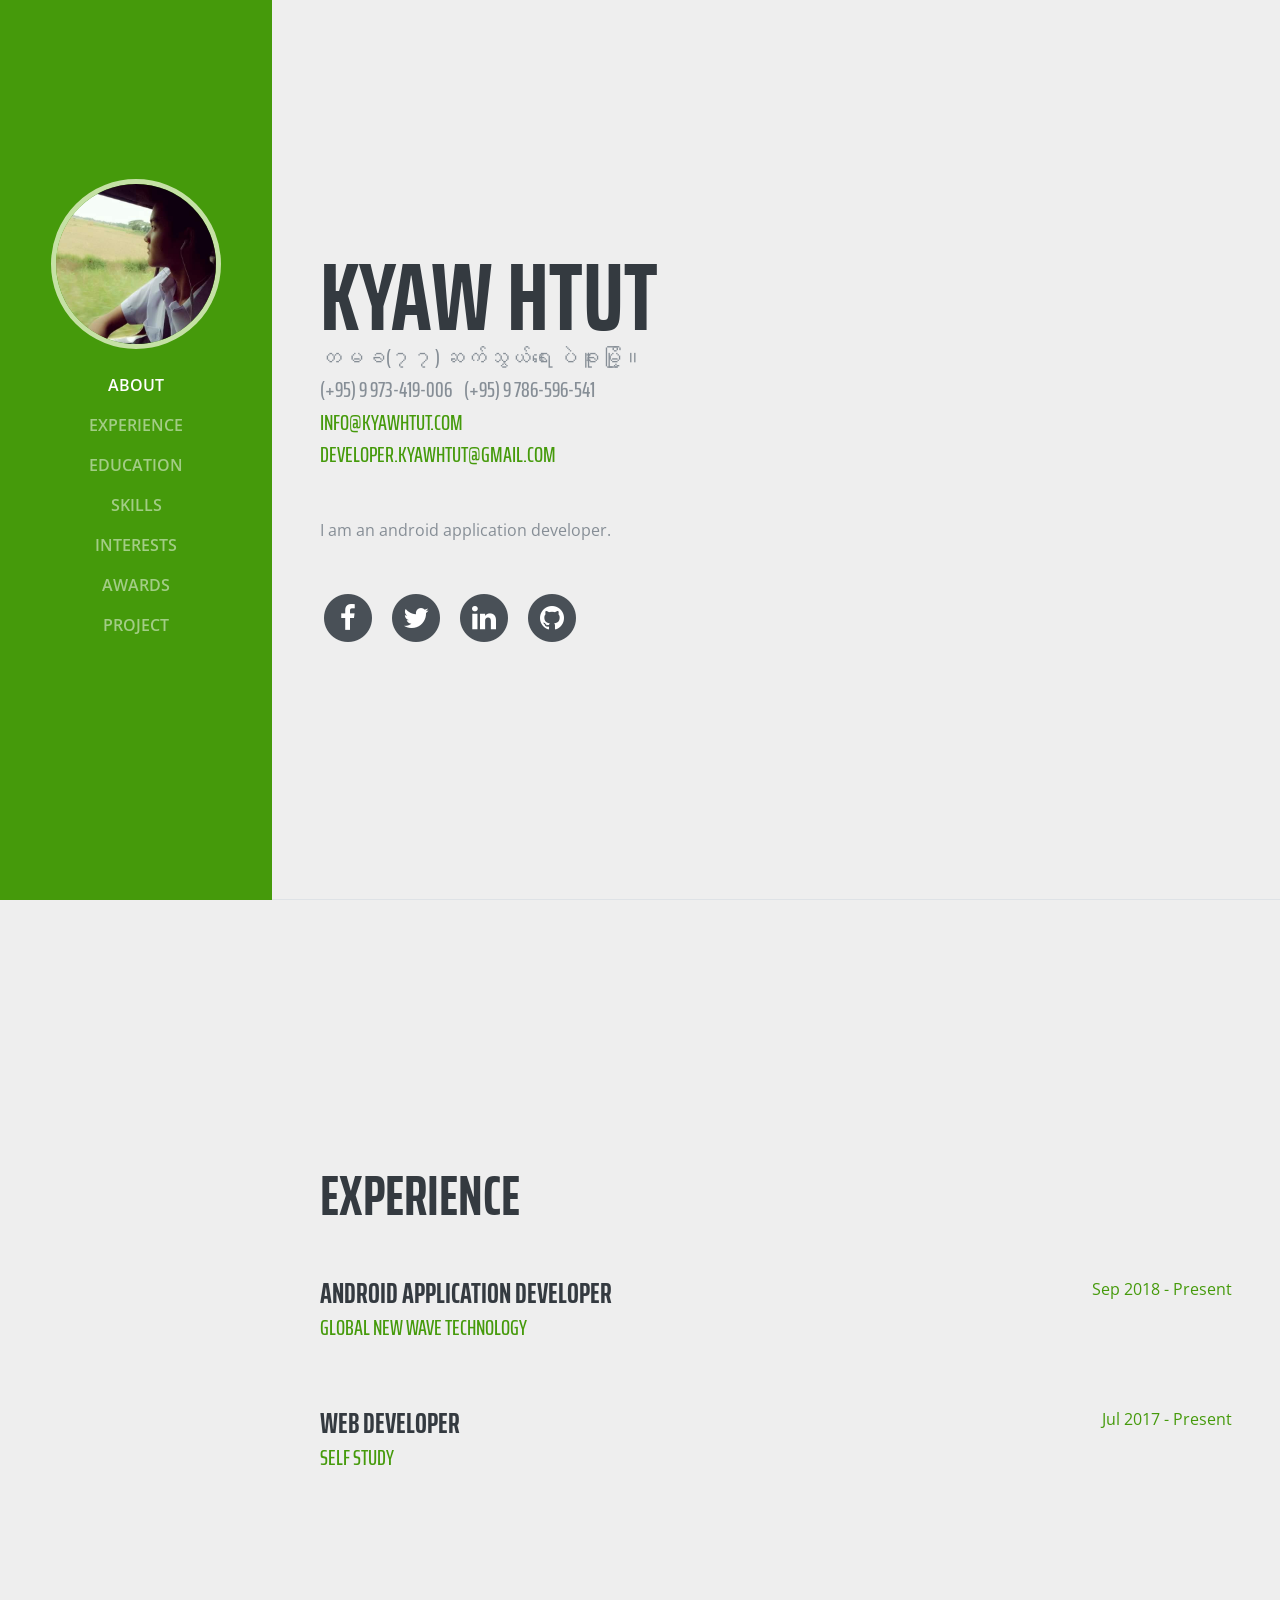
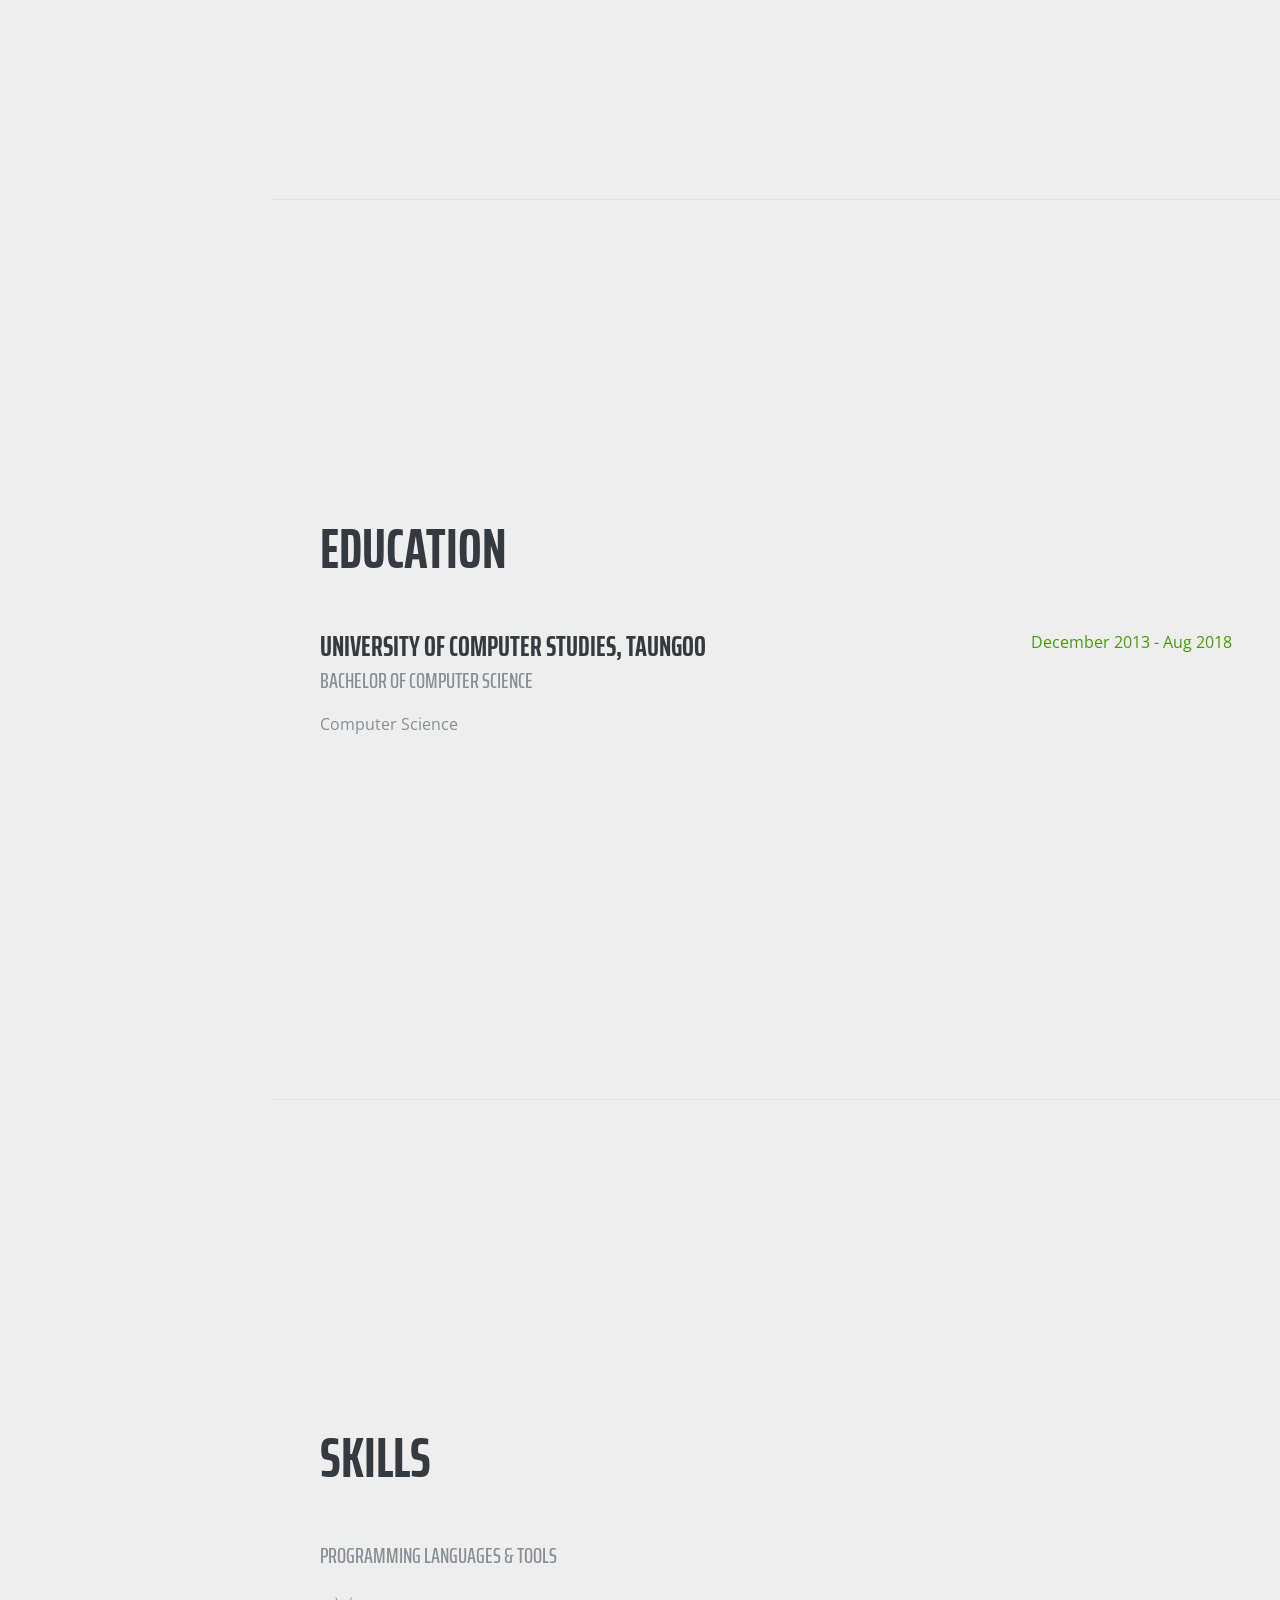
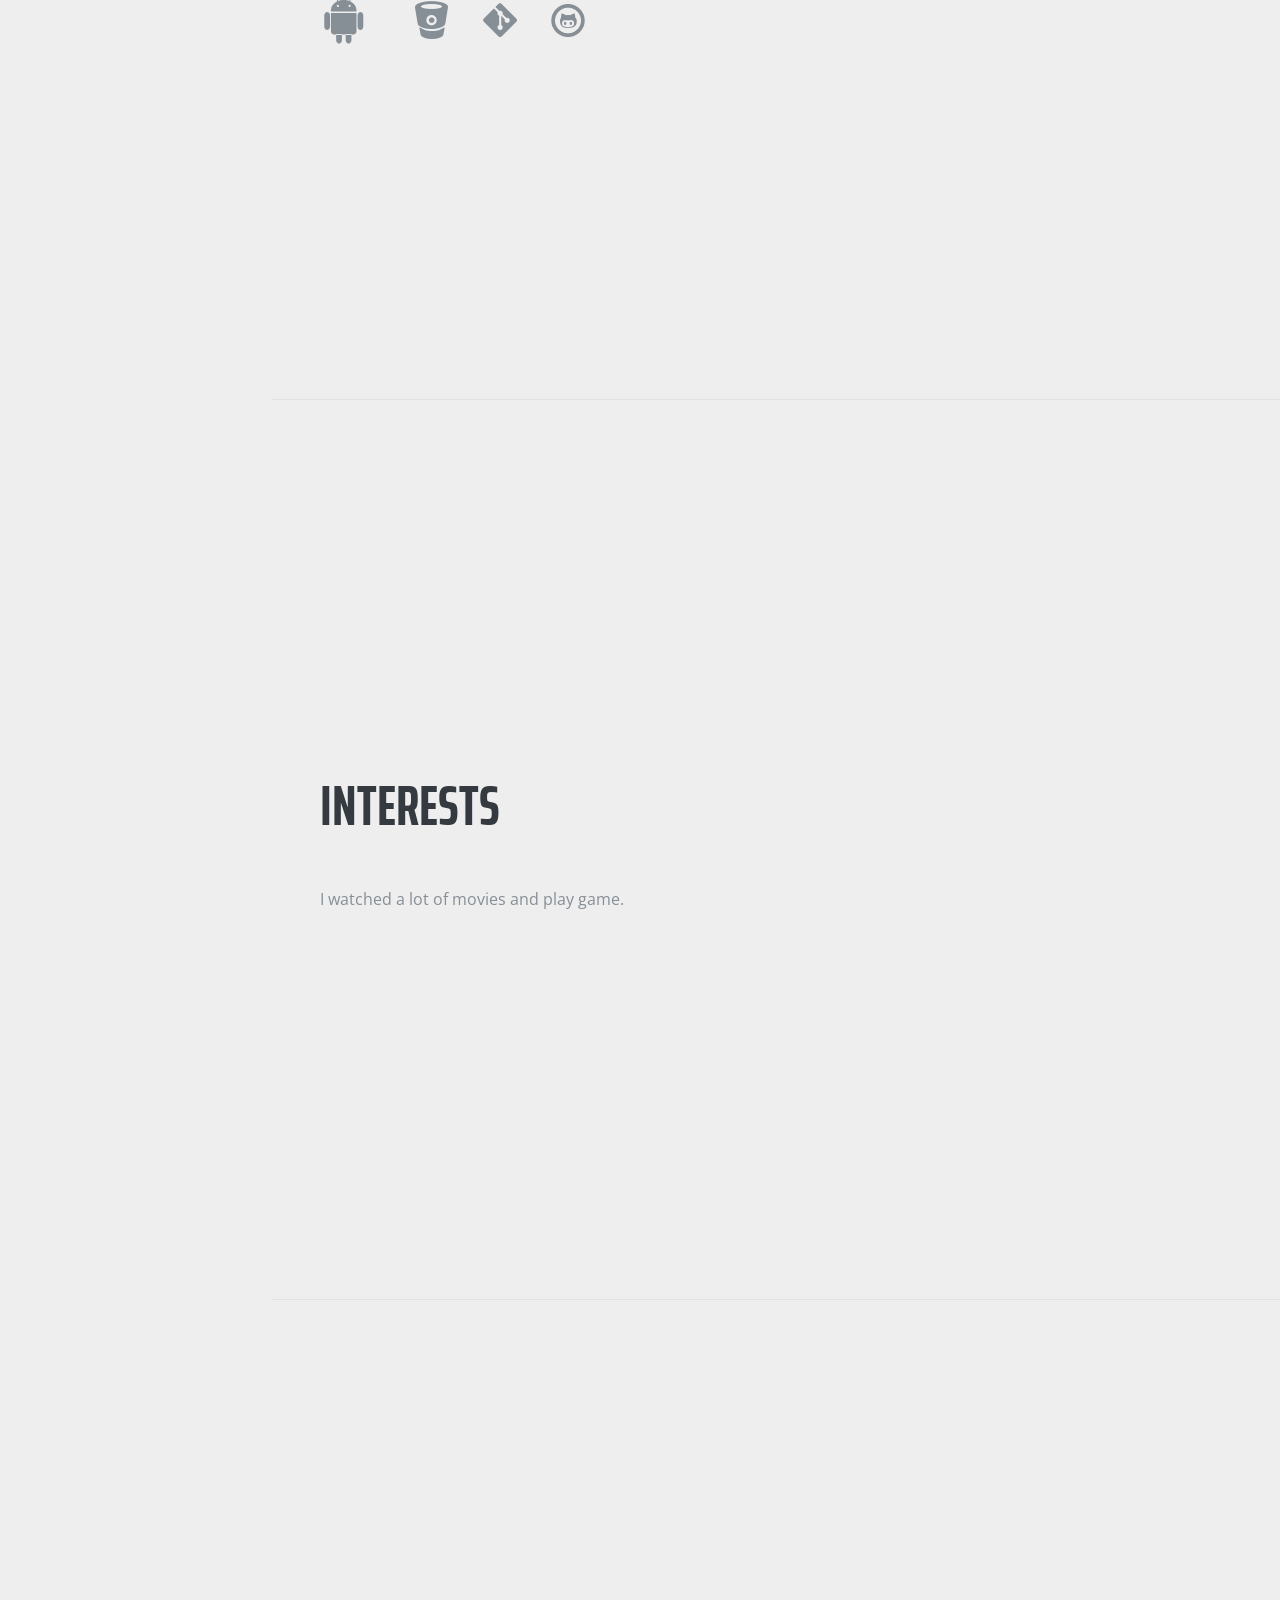
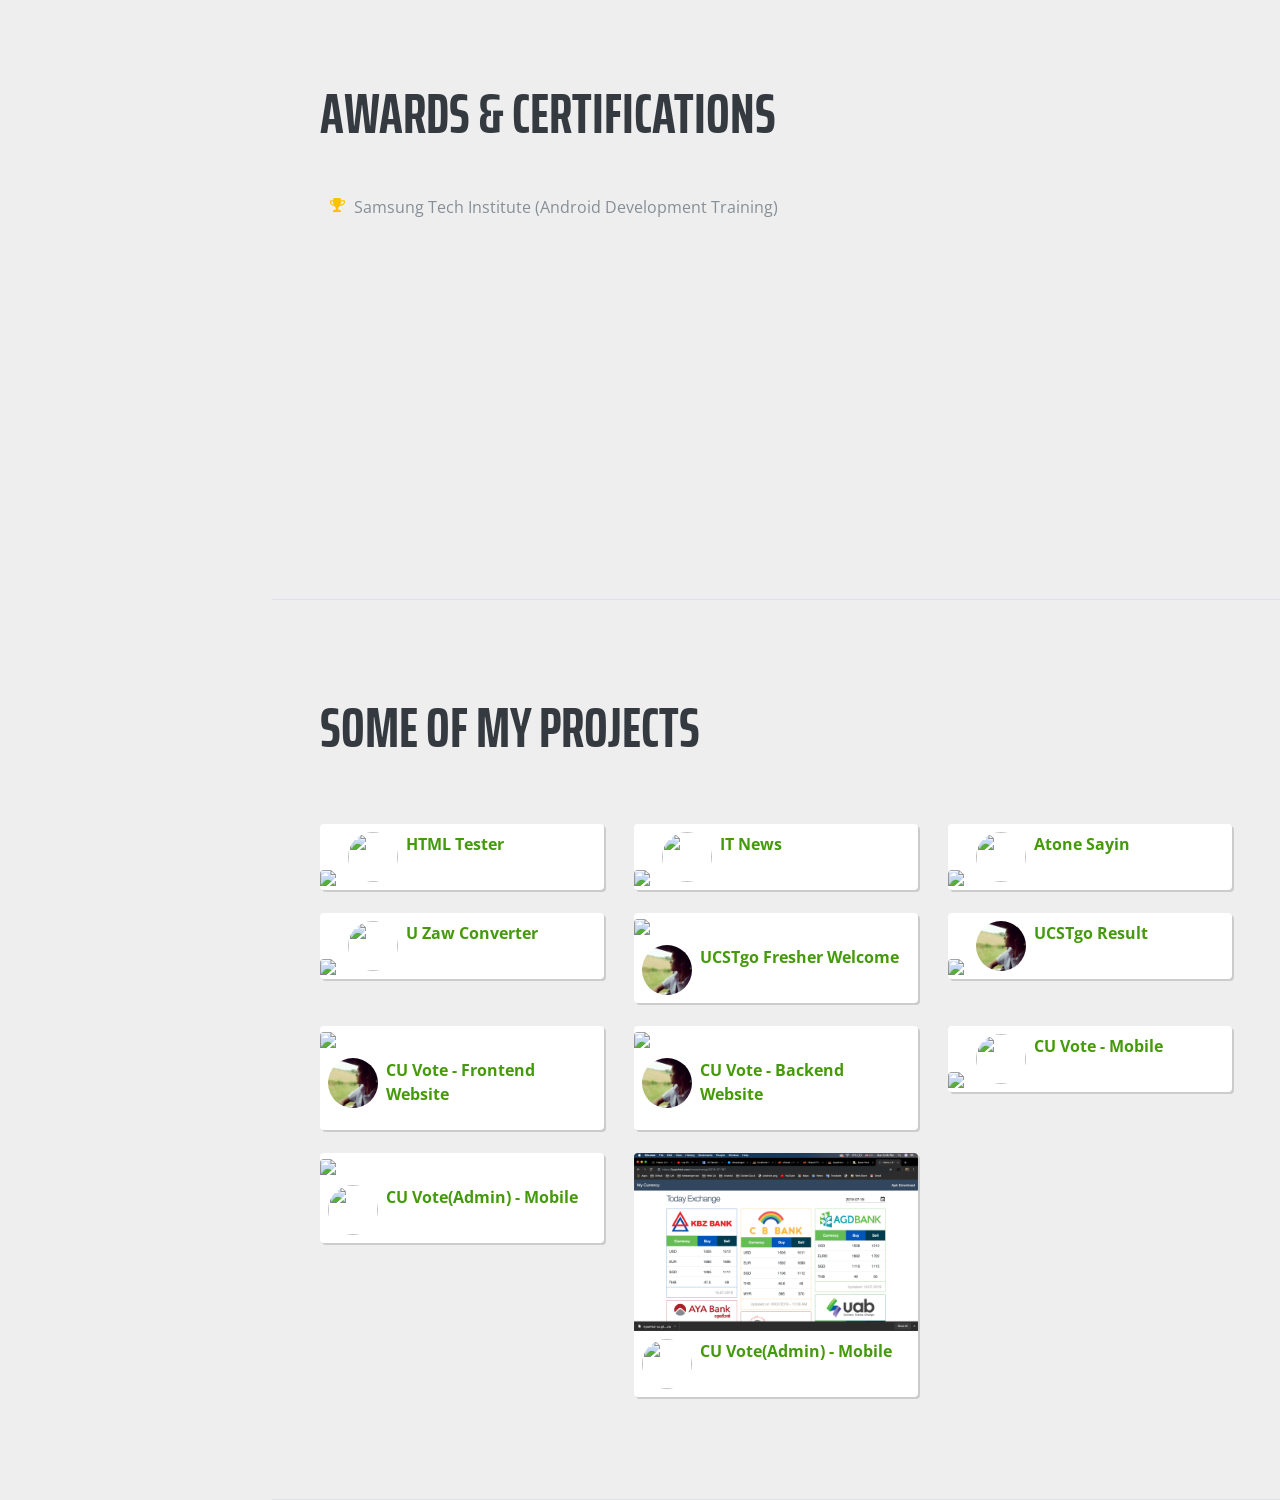
==== commit 956640db: "MM Exchange Projected Added." ====
--- a/index.html
+++ b/index.html
@@ -353,6 +353,17 @@
               </div>
             </div>
 
+            <!-- MM Exchange  -->
+            <div class="col-xs-12 col-sm-6 col-md-4">
+              <div class="div-card">
+                <img src="public/img/mmexchange-screen-shoot.png" class="responsive">
+                <div class="body-main">
+                  <img src="https://lh3.googleusercontent.com/59eO01eNro74e1AyksMKktotQSpy-GIhyVPfvphGEQDfXG4wn_lwtFuP133ljKMhAnY" class="circle">
+                  <a href="https://kyawhtut.com/mmexchange/"></a><p style="color: #459a0b;"><b>CU Vote(Admin) - Mobile</b></p></div></a>
+                </div>
+              </div>
+            </div>
+
           </div>
         </div>
       </section>
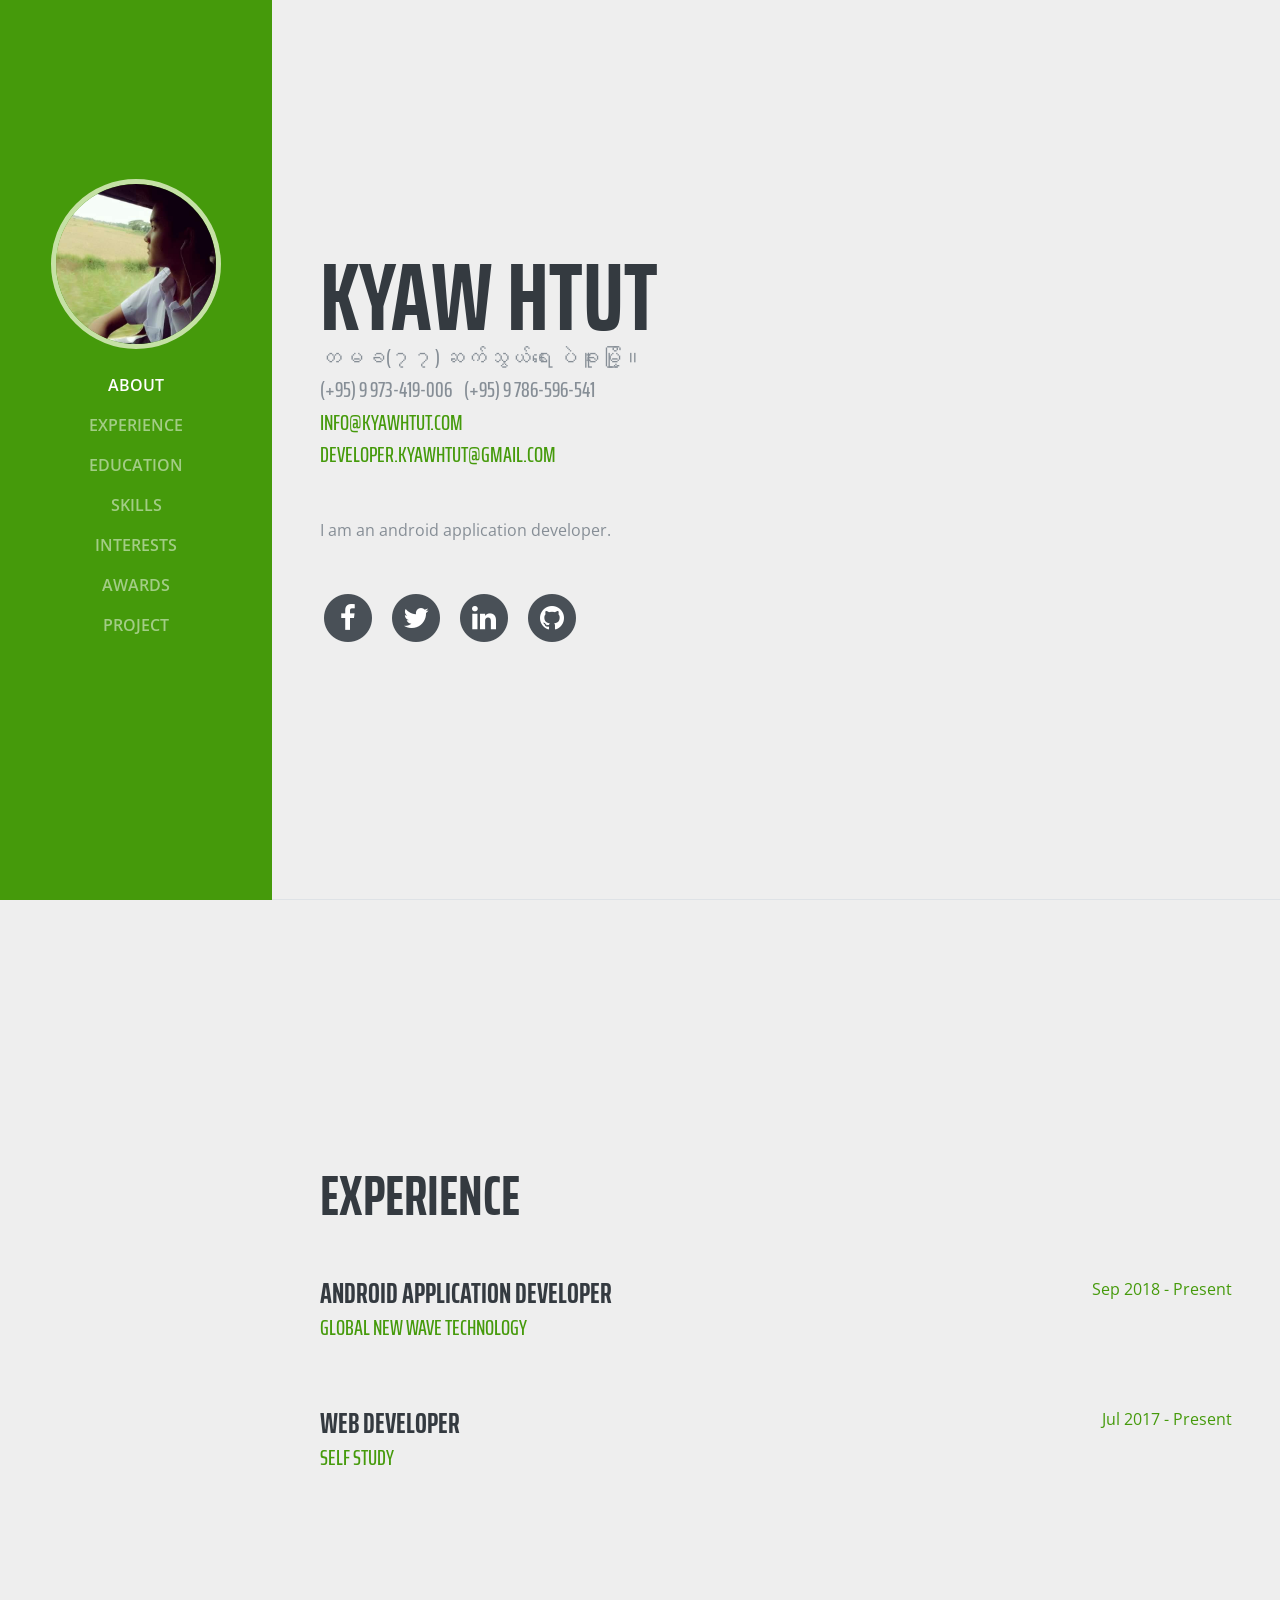
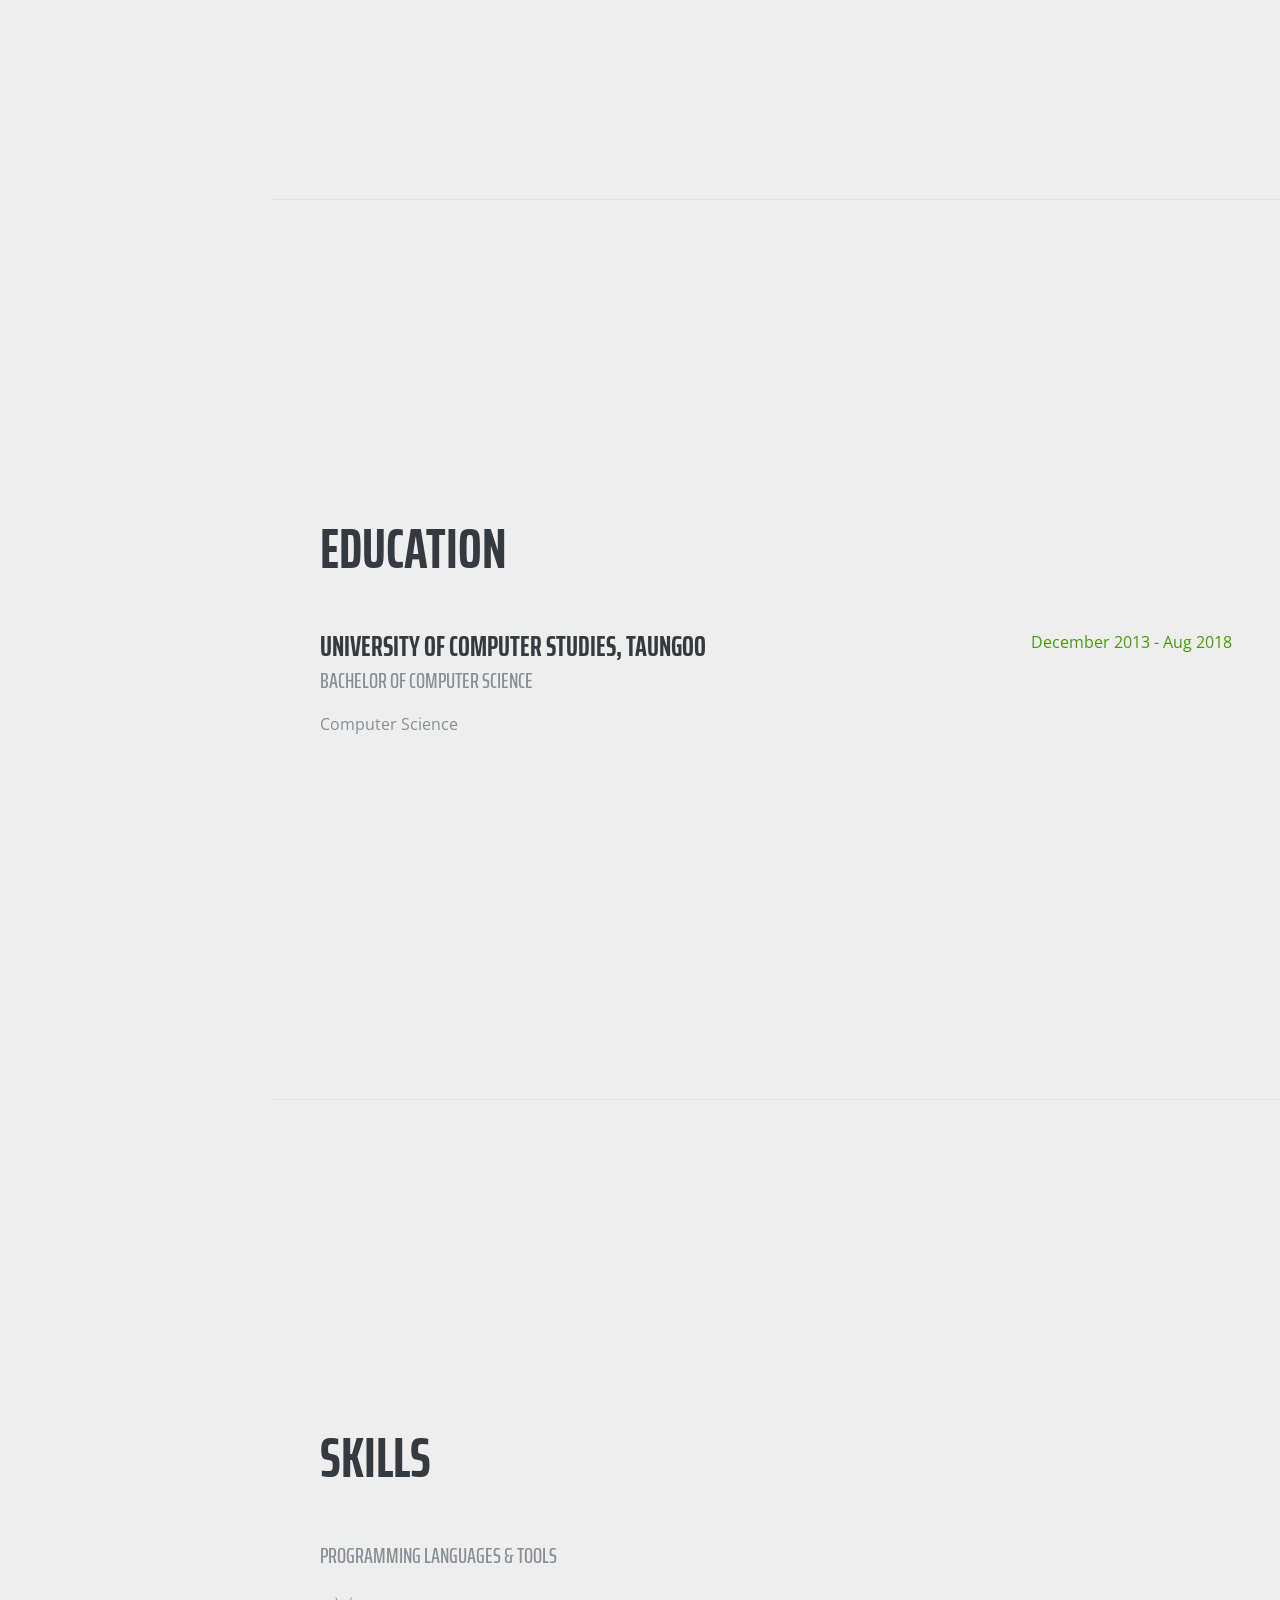
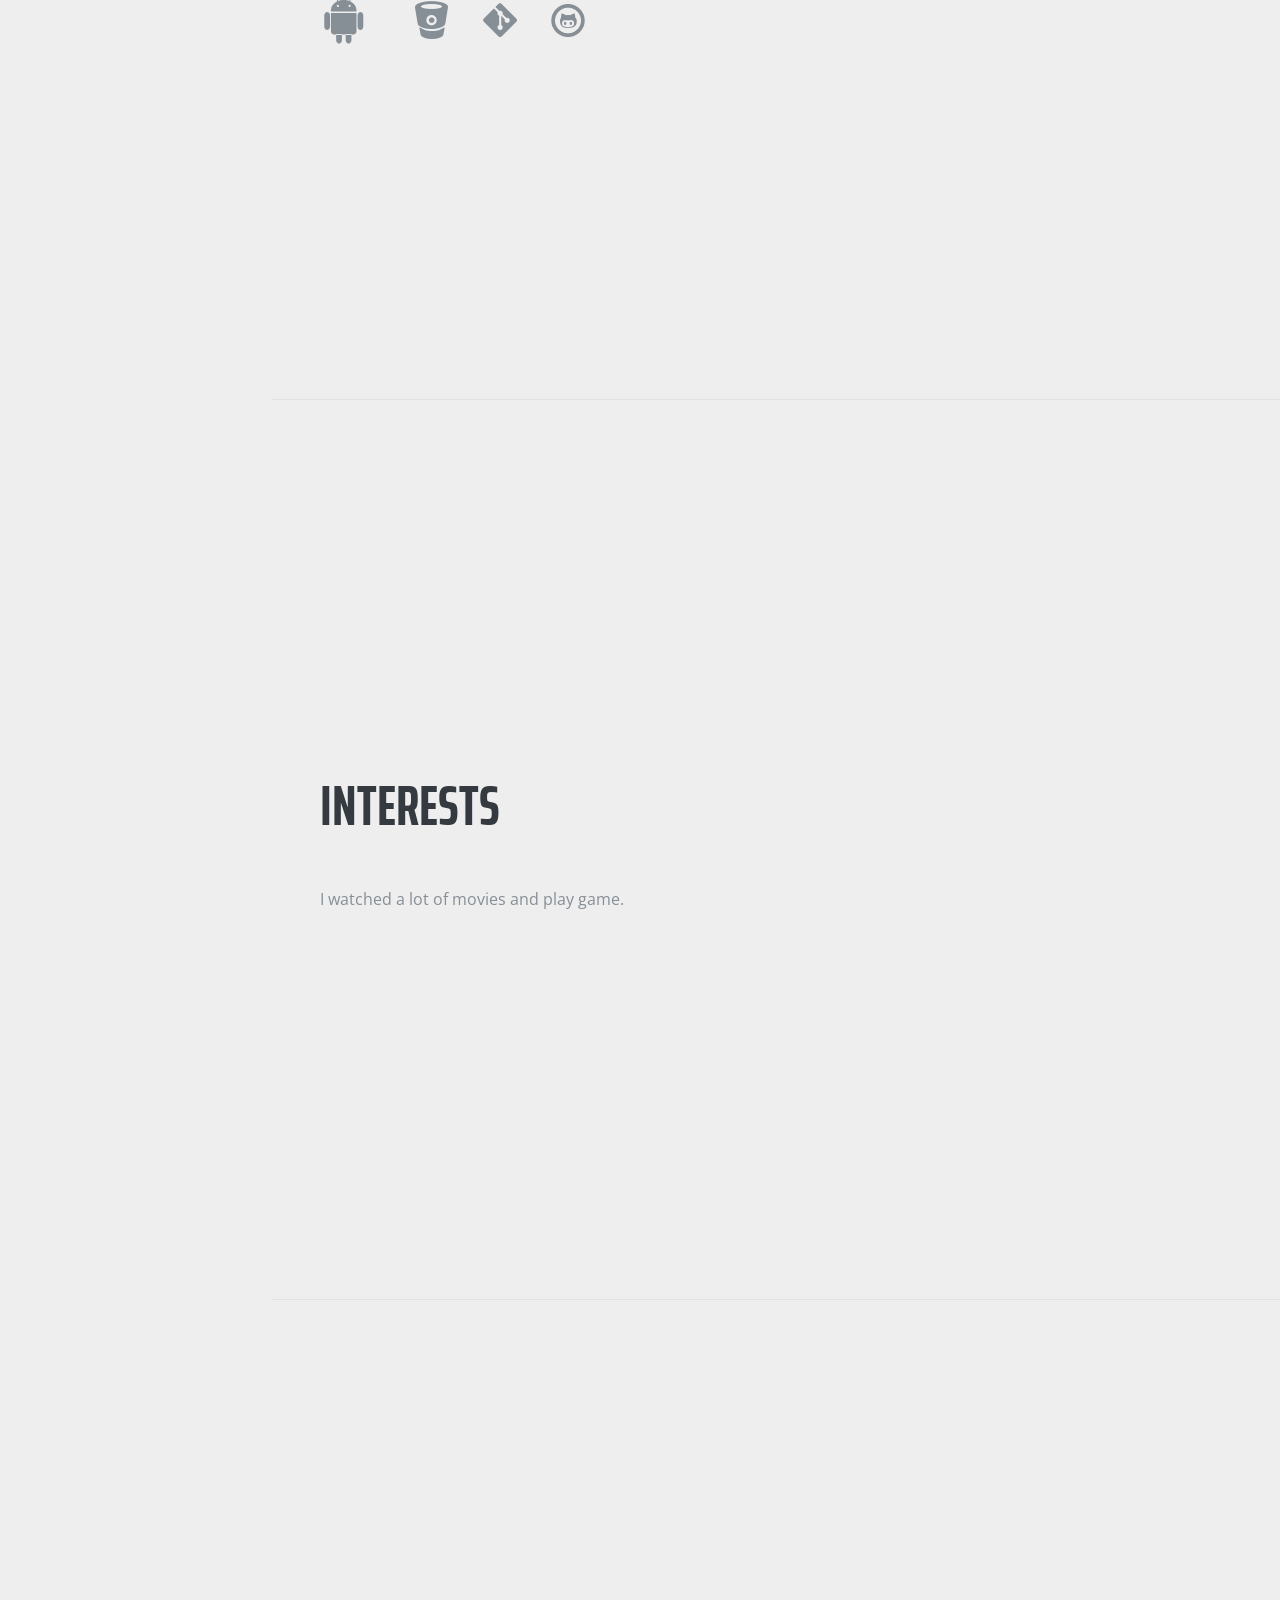
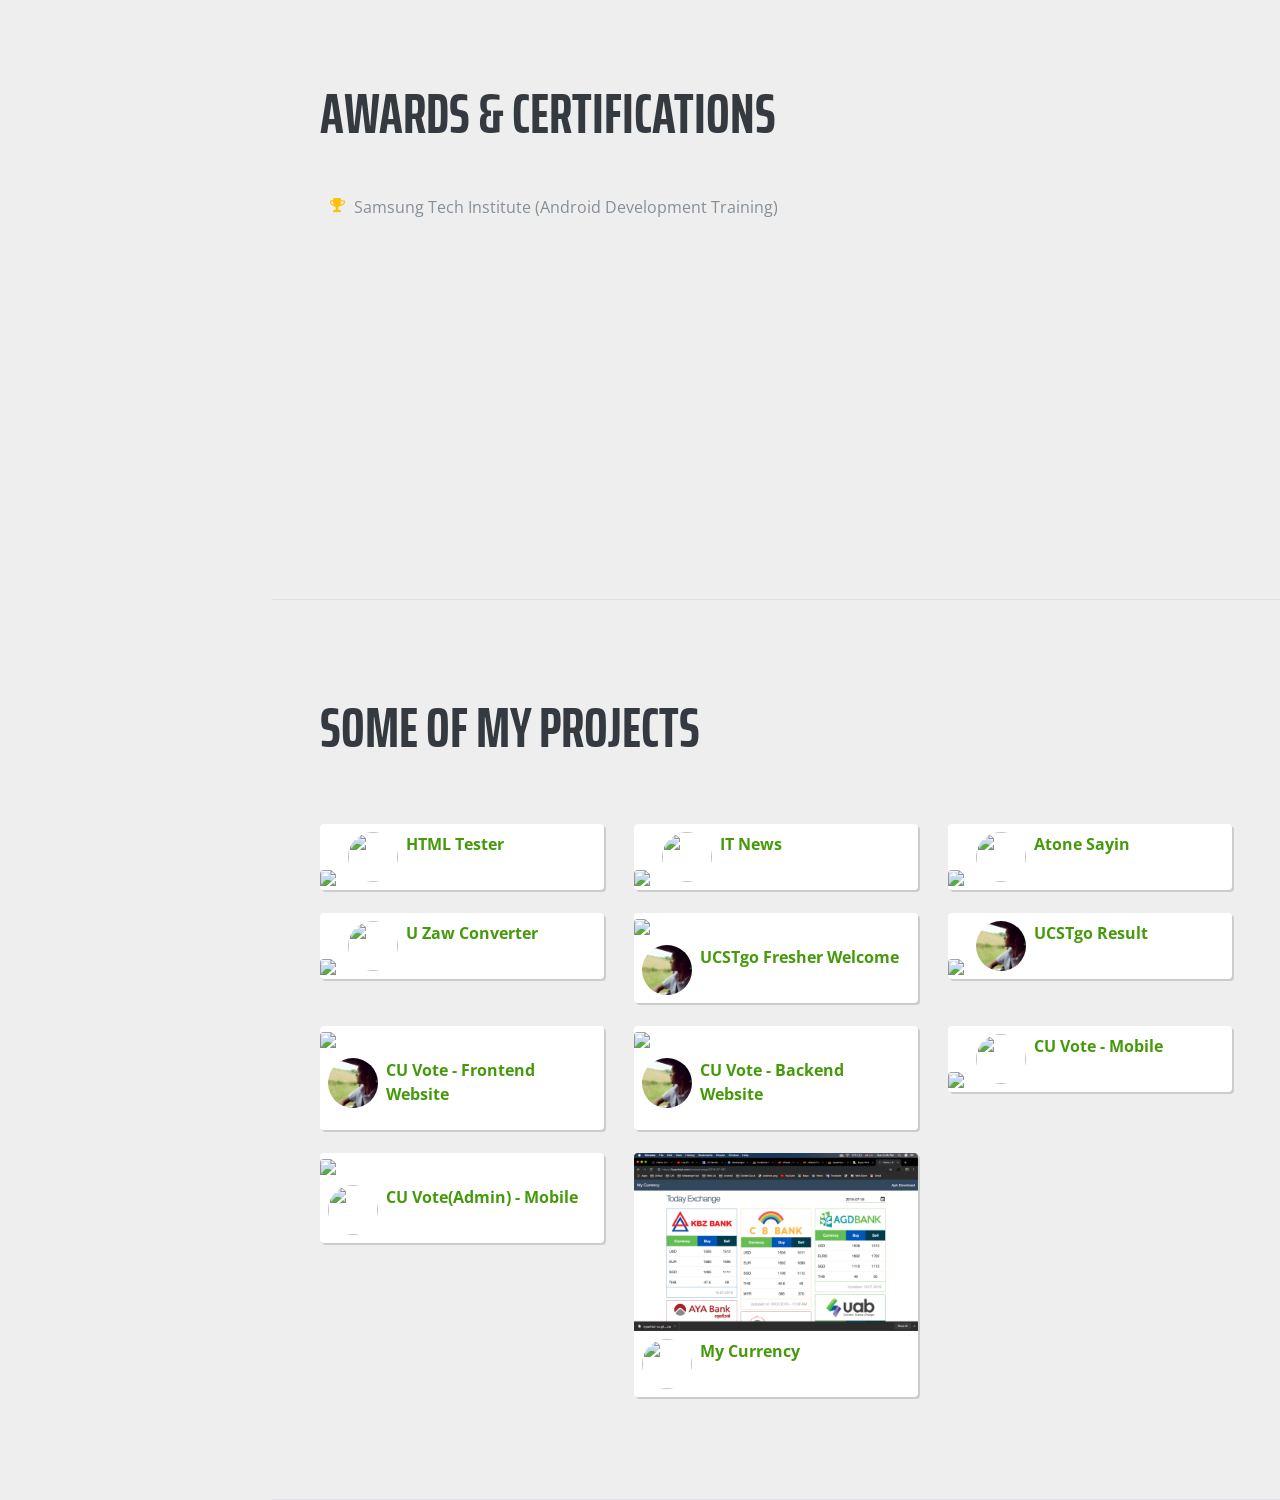
==== commit 3143792d: "My Currency Project added." ====
--- a/index.html
+++ b/index.html
@@ -353,13 +353,13 @@
               </div>
             </div>
 
-            <!-- MM Exchange  -->
+            <!-- My Currency  -->
             <div class="col-xs-12 col-sm-6 col-md-4">
               <div class="div-card">
                 <img src="public/img/mmexchange-screen-shoot.png" class="responsive">
                 <div class="body-main">
-                  <img src="https://lh3.googleusercontent.com/59eO01eNro74e1AyksMKktotQSpy-GIhyVPfvphGEQDfXG4wn_lwtFuP133ljKMhAnY" class="circle">
-                  <a href="https://kyawhtut.com/mmexchange/"></a><p style="color: #459a0b;"><b>CU Vote(Admin) - Mobile</b></p></div></a>
+                  <img src="https://kyawhtut.com/mmexchange/resources/img/mycurrency.png" class="circle">
+                  <a href="https://kyawhtut.com/mmexchange/"></a><p style="color: #459a0b;"><b>My Currency</b></p></div></a>
                 </div>
               </div>
             </div>
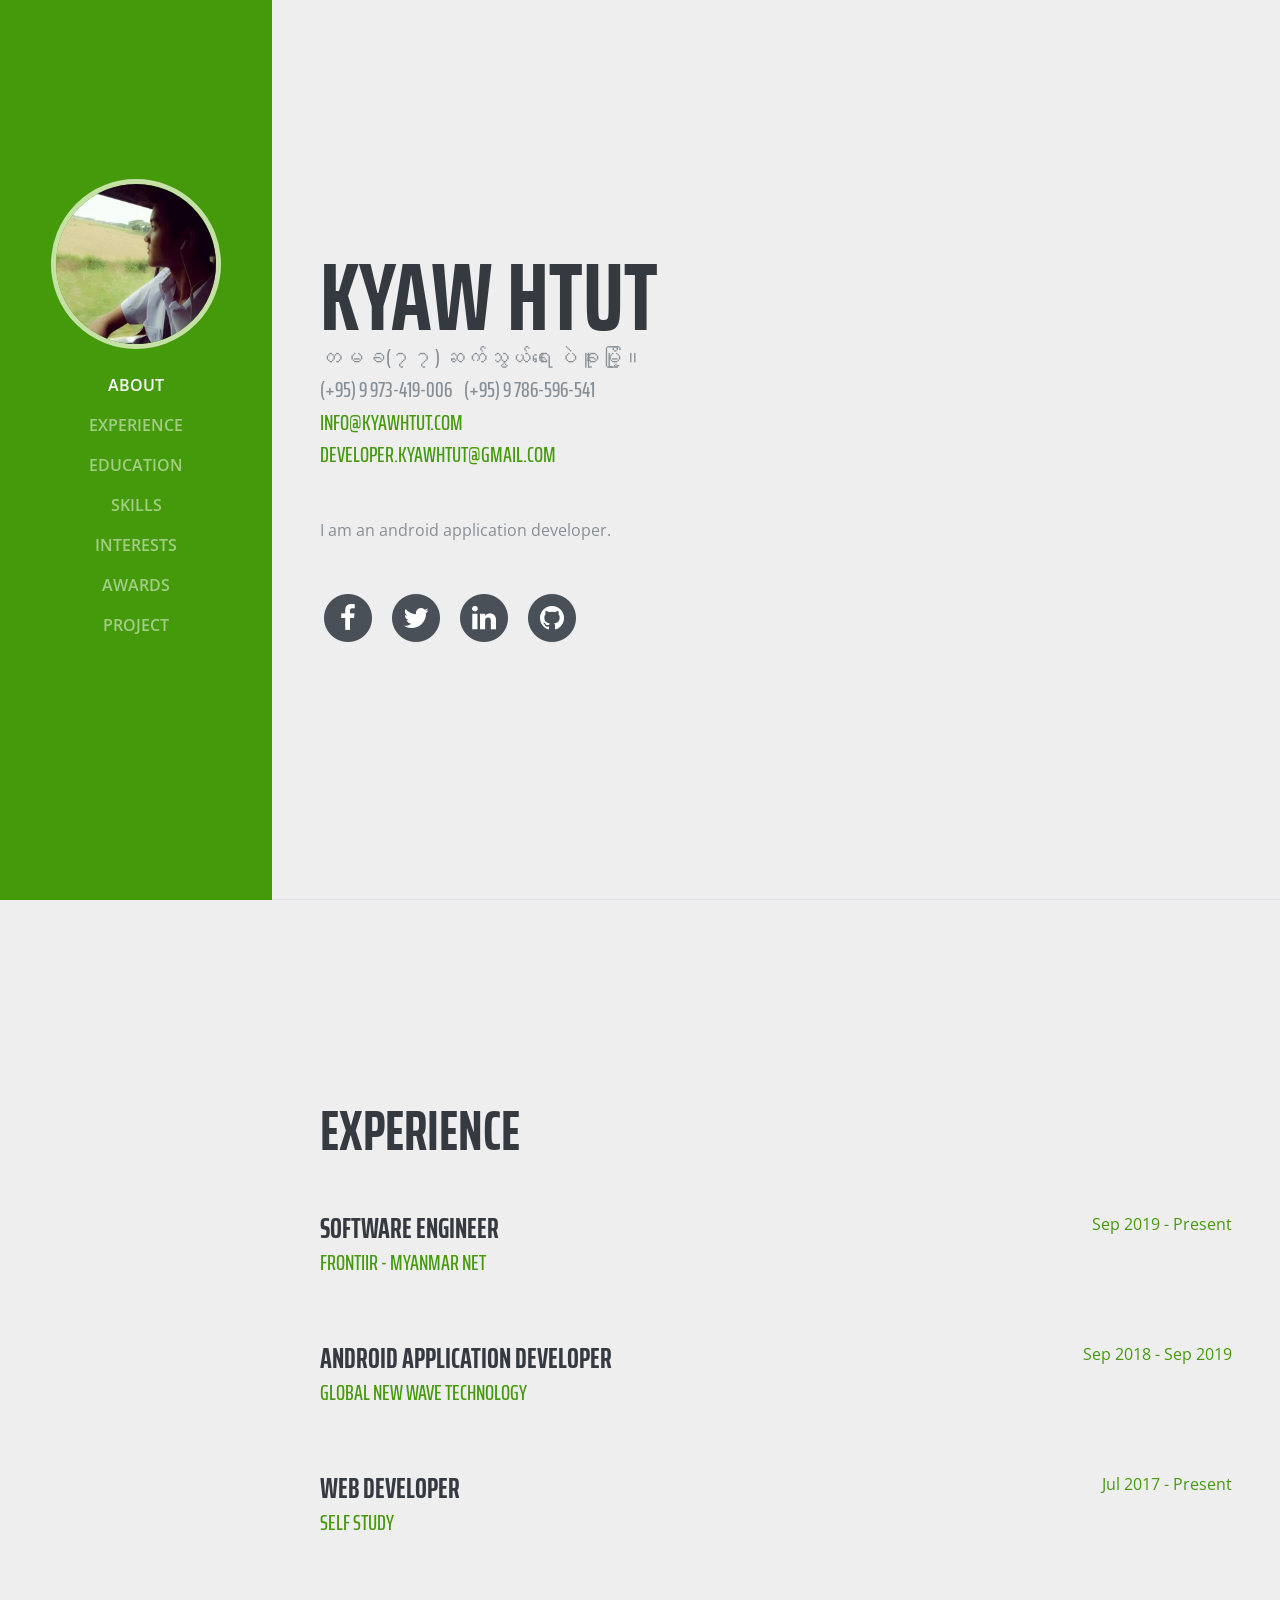
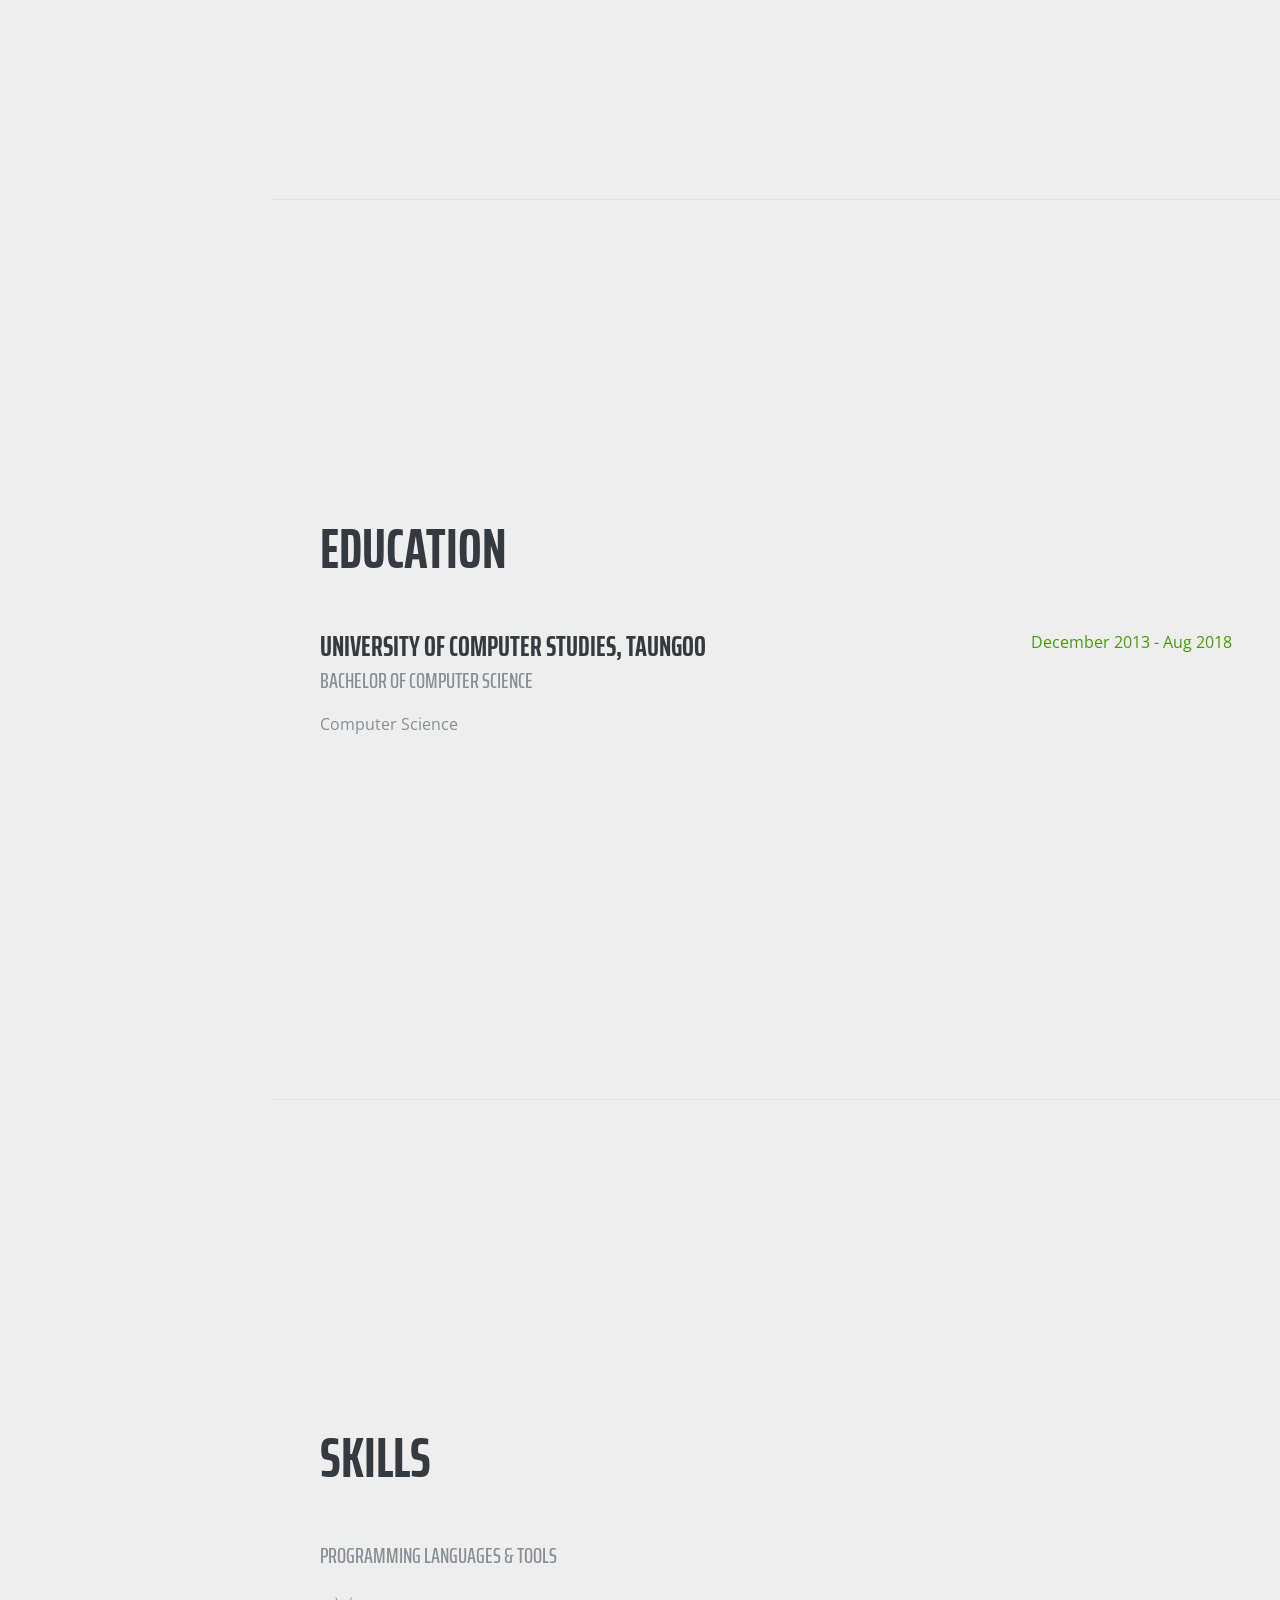
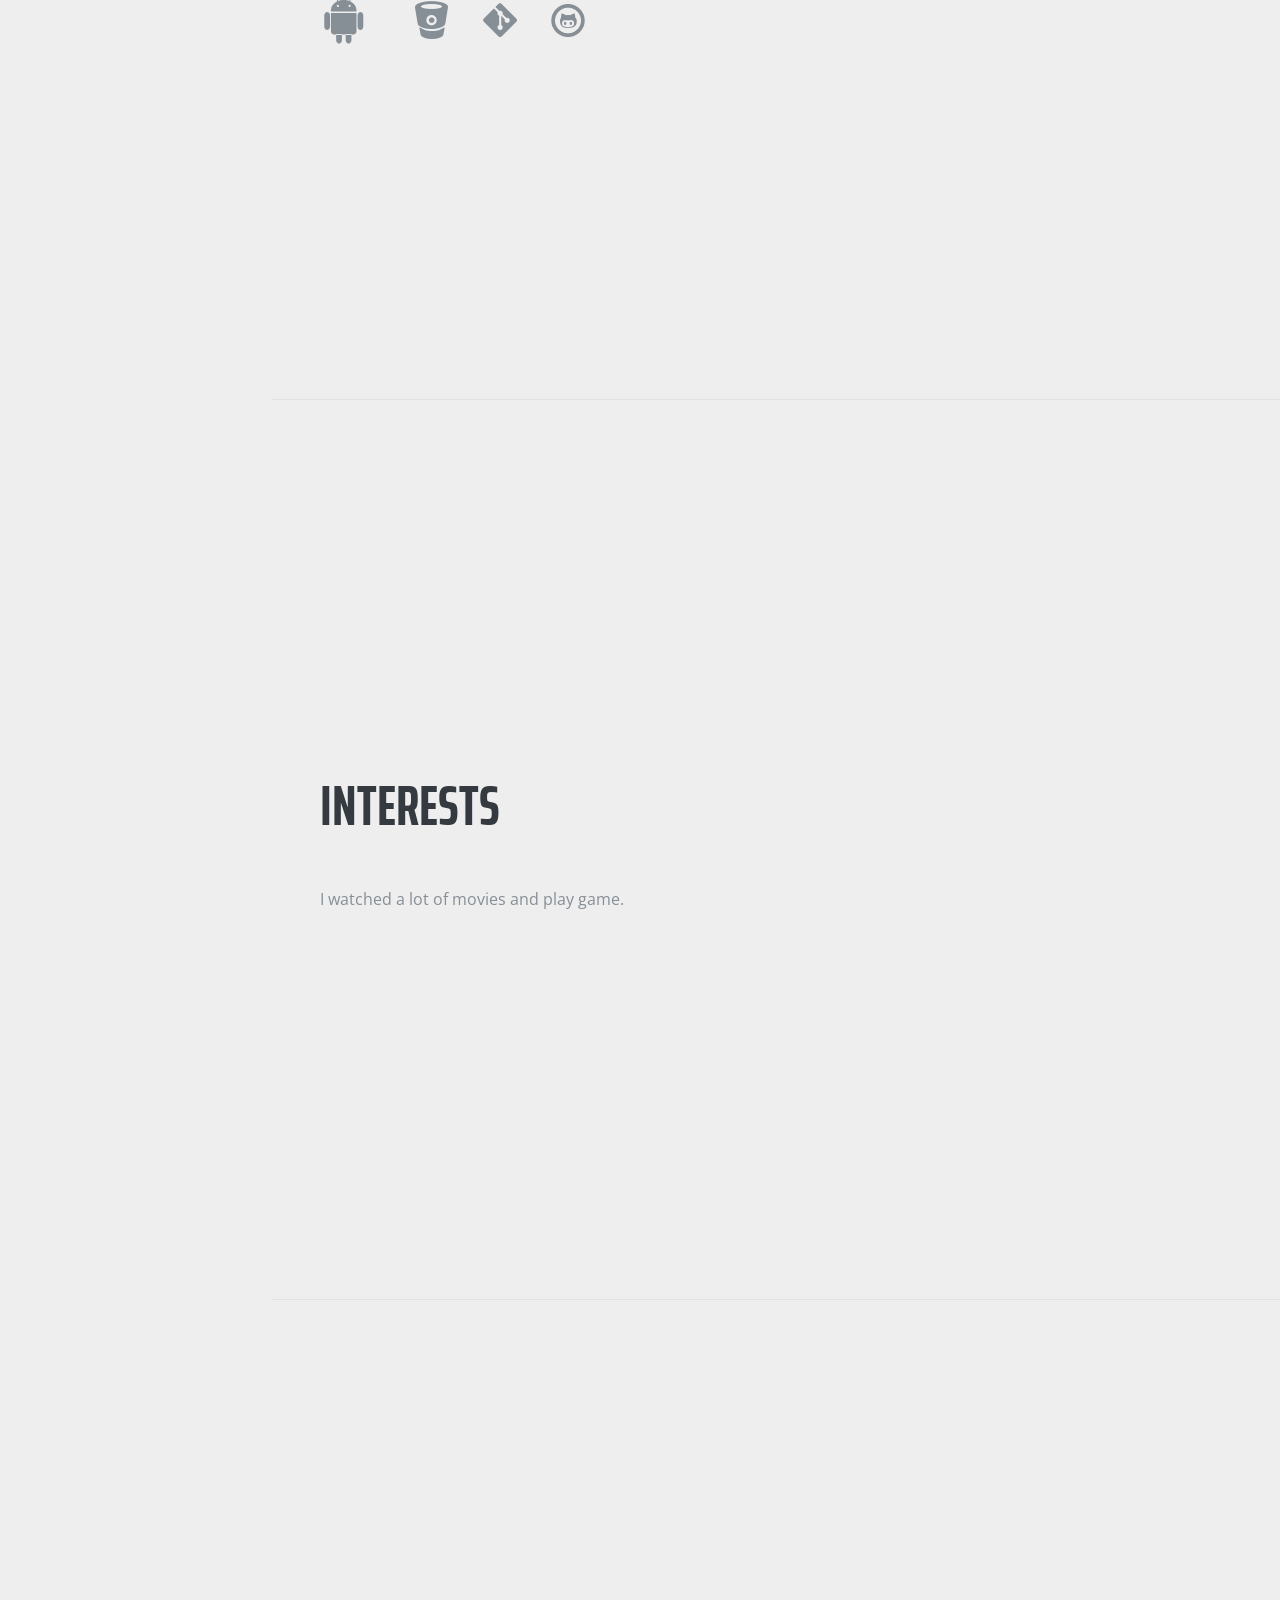
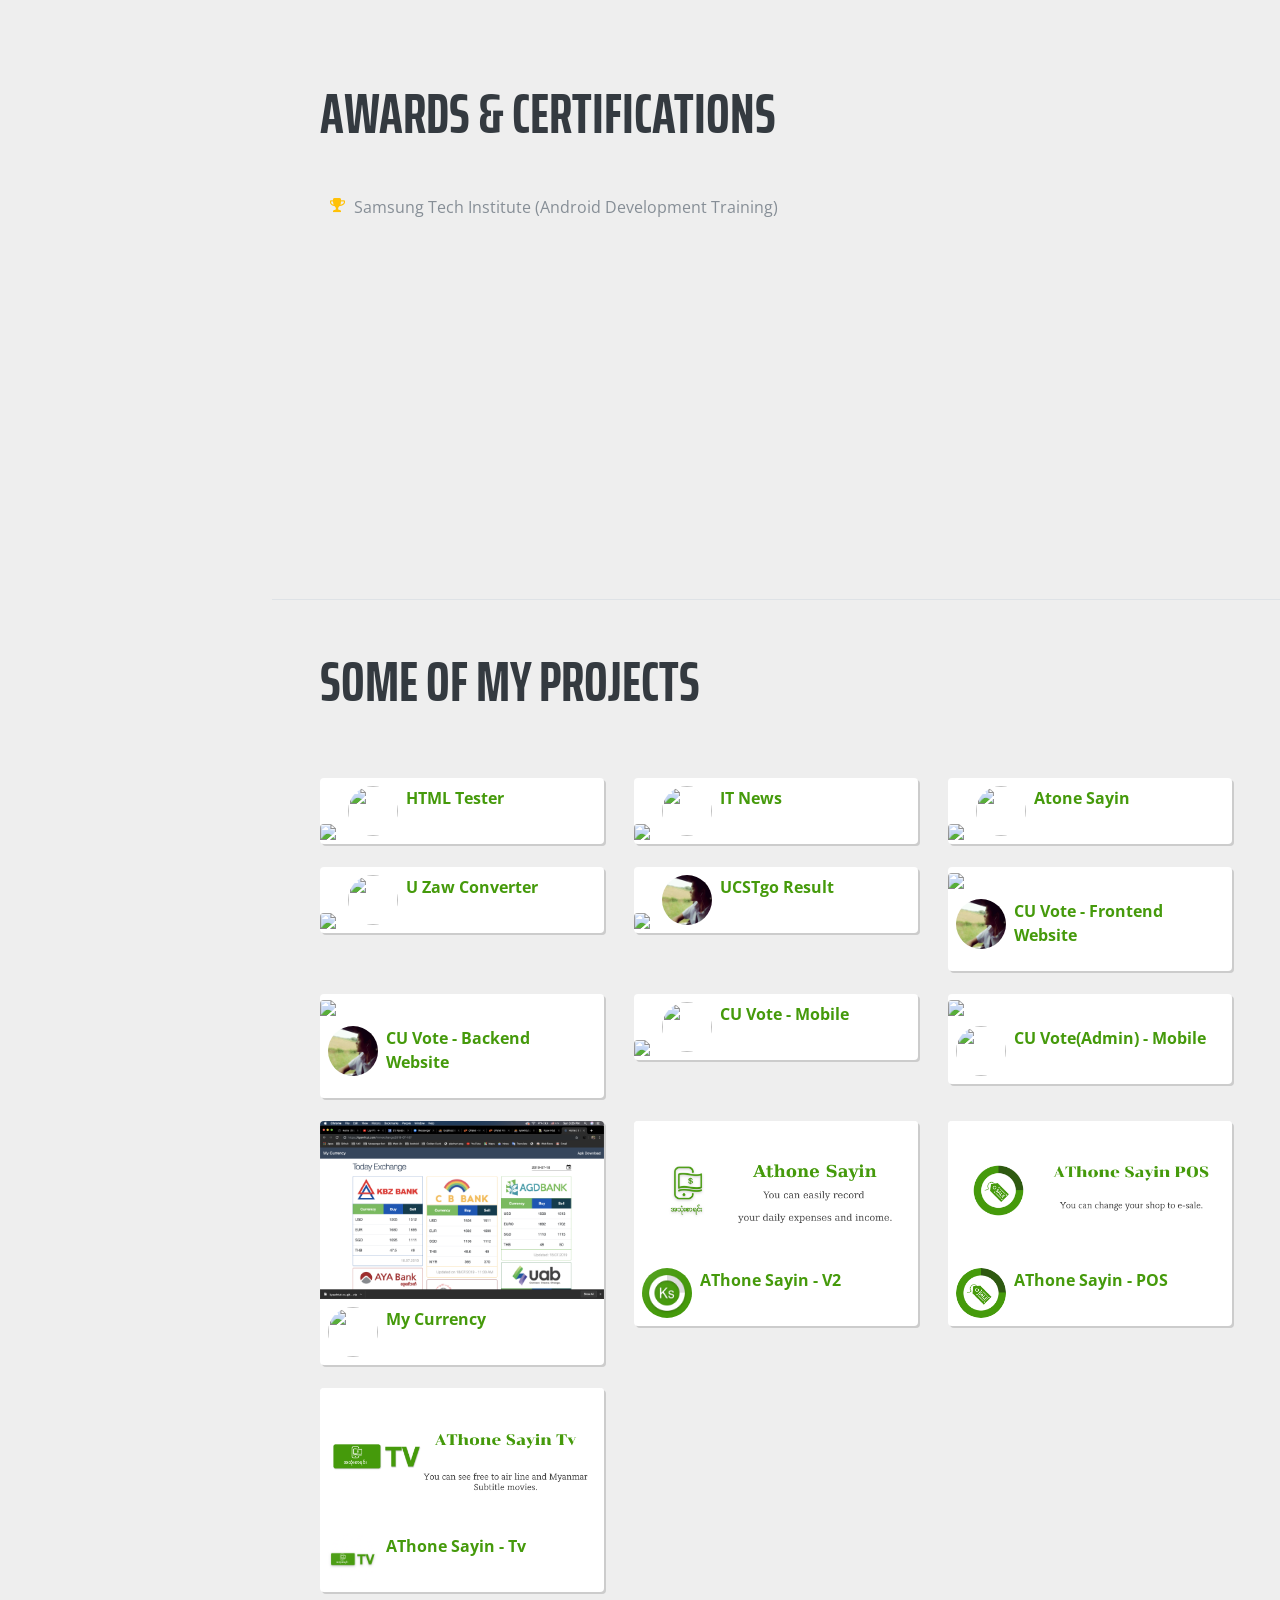
==== commit 63420b68: "Project added and working exp changed." ====
--- a/index.html
+++ b/index.html
@@ -100,7 +100,7 @@
               </a>
             </li>
             <li class="list-inline-item">
-              <a href="https://www.linkedin.com/in/kyaw-htut-899076153/" target="_blank">
+              <a href="https://www.linkedin.com/in/kyawhtut/" target="_blank">
                 <span class="fa-stack fa-lg">
                   <i class="fa fa-circle fa-stack-2x"></i>
                   <i class="fa fa-linkedin fa-stack-1x fa-inverse"></i>
@@ -125,12 +125,23 @@
 
           <div class="resume-item d-flex flex-column flex-md-row mb-5">
             <div class="resume-content mr-auto">
+              <h3 class="mb-0">Software Engineer</h3>
+              <div class="subheading mb-3"><a href="https://www.frontiir.com/" target="_blank">Frontiir - Myanmar Net</a></div>
+              <!-- <p>Bring to the table win-win survival strategies to ensure proactive domination. At the end of the day, going forward, a new normal that has evolved from generation X is on the runway heading towards a streamlined cloud solution. User generated content in real-time will have multiple touchpoints for offshoring.</p> -->
+            </div>
+            <div class="resume-date text-md-right">
+              <span class="text-primary">Sep 2019 - Present</span>
+            </div>
+        </div>
+
+          <div class="resume-item d-flex flex-column flex-md-row mb-5">
+            <div class="resume-content mr-auto">
               <h3 class="mb-0">Android Application Developer</h3>
               <div class="subheading mb-3"><a href="https://www.newwave-tech.com" target="_blank">Global New Wave Technology</a></div>
               <!-- <p>Bring to the table win-win survival strategies to ensure proactive domination. At the end of the day, going forward, a new normal that has evolved from generation X is on the runway heading towards a streamlined cloud solution. User generated content in real-time will have multiple touchpoints for offshoring.</p> -->
             </div>
             <div class="resume-date text-md-right">
-              <span class="text-primary">Sep 2018 - Present</span>
+              <span class="text-primary">Sep 2018 - Sep 2019</span>
             </div>
         </div>
 
@@ -249,7 +260,9 @@
                 <img src="https://lh3.googleusercontent.com/koECnnfDGkRyb4go13oJsaucy48gVEPlyYD1s5F_MSZKeEbFnro6ptN3VgdIoDqBe2Vb=h150-rw" class="responsive">
                 <div class="body-main">
                   <img src="https://lh3.googleusercontent.com/bVjvq2GjfiTccrfYApjh6jfzvyCjoW6LvXFeOlhDEKoMgvs5EKuVdbbg2_ZHsgkMw7Q=s180-rw" class="circle">
-                  <p style="color: #459a0b;"><b>HTML Tester</b></p>
+                  <a href="https://play.google.com/store/apps/details?id=html_tester.kyaw_htut.cutgo_team.htmltester">
+                    <p style="color: #459a0b;"><b>HTML Tester</b></p>
+                  </a>
                 </div>
               </div>
             </div>
@@ -271,7 +284,9 @@
                 <img src="https://encrypted-tbn0.gstatic.com/images?q=tbn:ANd9GcSEPaHudZyrWahMmjEw5T3jBr7k2DWs_HJkKgDX4ka_MqOASiwUog" class="responsive">
                 <div class="body-main">
                   <img src="https://encrypted-tbn0.gstatic.com/images?q=tbn:ANd9GcTI4wHuvh42dUwt-UsOTWKA0wxCPjxLsxEdYh0pz7tRjVDdzEtFQw" class="circle">
-                  <p style="color: #459a0b;"><b>Atone Sayin</b></p>
+                  <a href="https://play.google.com/store/apps/details?id=com.kyawhtut.athonesayin">
+                    <p style="color: #459a0b;"><b>Atone Sayin</b></p>
+                  </a>
                 </div>
               </div>
             </div>
@@ -282,18 +297,9 @@
                 <img src="https://lh3.googleusercontent.com/LQa9kKBClNO4rXVpQIoFkdiwt1USjUpZJeqXaawaVBjoT5K1XULN-FzL4CclHvUbCUZe=h150-rw" class="responsive">
                 <div class="body-main">
                   <img src="https://encrypted-tbn0.gstatic.com/images?q=tbn:ANd9GcRdnieBZz3tuKNgbrkic25tKZ9sRXNAawZ_y65PiETohxXXaxa7" class="circle">
-                  <p style="color: #459a0b;"><b>U Zaw Converter</b></p>
-                </div>
-              </div>
-            </div>
-
-            <!-- UCSTgo Fresher Welcome -->
-            <div class="col-xs-12 col-sm-6 col-md-4">
-              <div class="div-card">
-                <img src="https://i.pinimg.com/564x/26/d1/19/26d119703c4cff0b186f923f760d18e7.jpg" class="responsive">
-                <div class="body-main">
-                  <img src="public/img/profile.jpg" class="circle">
-                  <p style="color: #459a0b;"><b>UCSTgo Fresher Welcome</b></p>
+                  <a href="https://play.google.com/store/apps/details?id=com.kyawhtut.uzawconverter">
+                    <p style="color: #459a0b;"><b>U Zaw Converter</b></p>
+                  </a>
                 </div>
               </div>
             </div>
@@ -315,7 +321,9 @@
                 <img src="https://i.pinimg.com/474x/6b/bc/da/6bbcda20c2515a9305118d4dbf6c0392.jpg" class="responsive">
                 <div class="body-main">
                   <img src="public/img/profile.jpg" class="circle">
-                  <p style="color: #459a0b;"><b>CU Vote - Frontend Website</b></p>
+                  <a href="https://ucstaungoo.app/voting">
+                    <p style="color: #459a0b;"><b>CU Vote - Frontend Website</b></p>
+                  </a>
                 </div>
               </div>
             </div>
@@ -337,7 +345,9 @@
                 <img src="https://lh3.googleusercontent.com/gOh-Q2G6D6t_vIGaQTg93EA5syQNsvPTVebbeSAzgZHciOClF6wWIQsVDh2KNsfTiN8=h150-rw" class="responsive">
                 <div class="body-main">
                   <img src="https://lh3.googleusercontent.com/ol6asNvNilp-SQt-t0Cvix_-dTIbFHC38DIjvNFbkCNDN5W1VWNcPBbOuEopOIn9y_s" class="circle">
-                  <p style="color: #459a0b;"><b>CU Vote - Mobile</b></p>
+                  <a href="https://play.google.com/store/apps/details?id=com.kyawhtut.ucstgovoting">
+                    <p style="color: #459a0b;"><b>CU Vote - Mobile</b></p>
+                  </a>
                 </div>
               </div>
             </div>
@@ -348,7 +358,9 @@
                 <img src="https://lh3.googleusercontent.com/_W_Yckhkv34-wd59NrwzDokTLFM-f3vaQH5bHzPn7DsA_cGyWDV7ChAAxdKswjCtZXQ=h150-rw" class="responsive">
                 <div class="body-main">
                   <img src="https://lh3.googleusercontent.com/59eO01eNro74e1AyksMKktotQSpy-GIhyVPfvphGEQDfXG4wn_lwtFuP133ljKMhAnY" class="circle">
-                  <p style="color: #459a0b;"><b>CU Vote(Admin) - Mobile</b></p>
+                  <a href="https://play.google.com/store/apps/details?id=com.kyawhtut.ucstgovotingadmin">
+                    <p style="color: #459a0b;"><b>CU Vote(Admin) - Mobile</b></p>
+                  </a>
                 </div>
               </div>
             </div>
@@ -358,8 +370,41 @@
               <div class="div-card">
                 <img src="public/img/mmexchange-screen-shoot.png" class="responsive">
                 <div class="body-main">
-                  <img src="https://kyawhtut.com/mmexchange/resources/img/mycurrency.png" class="circle">
-                  <a href="https://kyawhtut.com/mmexchange/"></a><p style="color: #459a0b;"><b>My Currency</b></p></div></a>
+                  <img src="https://lh3.googleusercontent.com/lIqIEWFCYFzaT0gONPOjYz8Qt_COfhIvBpG2xx8Q3CySrce-zRv8oFBCGPDNvCPK0LU=s180-rw" class="circle">
+                  <p style="color: #459a0b;"><b>My Currency</b></p>
+                </div>
+              </div>
+            </div>
+
+            <!-- AThone Sayin - V2  -->
+            <div class="col-xs-12 col-sm-6 col-md-4">
+              <div class="div-card">
+                <img src="public/img/athone-sayin.png" class="responsive">
+                <div class="body-main">
+                  <img src="public/img/athone-sayin-logo.png" class="circle">
+                  <a href="https://bit.ly/athonesayin"><p style="color: #459a0b;"><b>AThone Sayin - V2</b></p></a>
+                </div>
+              </div>
+            </div>
+
+            <!-- AThone Sayin - POS  -->
+            <div class="col-xs-12 col-sm-6 col-md-4">
+              <div class="div-card">
+                <img src="public/img/pos.png" class="responsive">
+                <div class="body-main">
+                  <img src="public/img/athone-sayin-pos-logo.png" class="circle">
+                  <a href="https://bit.ly/athonesayin"><p style="color: #459a0b;"><b>AThone Sayin - POS</b></p></a>
+                </div>
+              </div>
+            </div>
+
+            <!-- AThone Sayin - TV  -->
+            <div class="col-xs-12 col-sm-6 col-md-4">
+              <div class="div-card">
+                <img src="public/img/tv.png" class="responsive">
+                <div class="body-main">
+                  <img src="public/img/athone-sayin-tv-logo.png" class="circle">
+                  <a href="https://bit.ly/athonesayin"><p style="color: #459a0b;"><b>AThone Sayin - Tv</b></p></a>
                 </div>
               </div>
             </div>
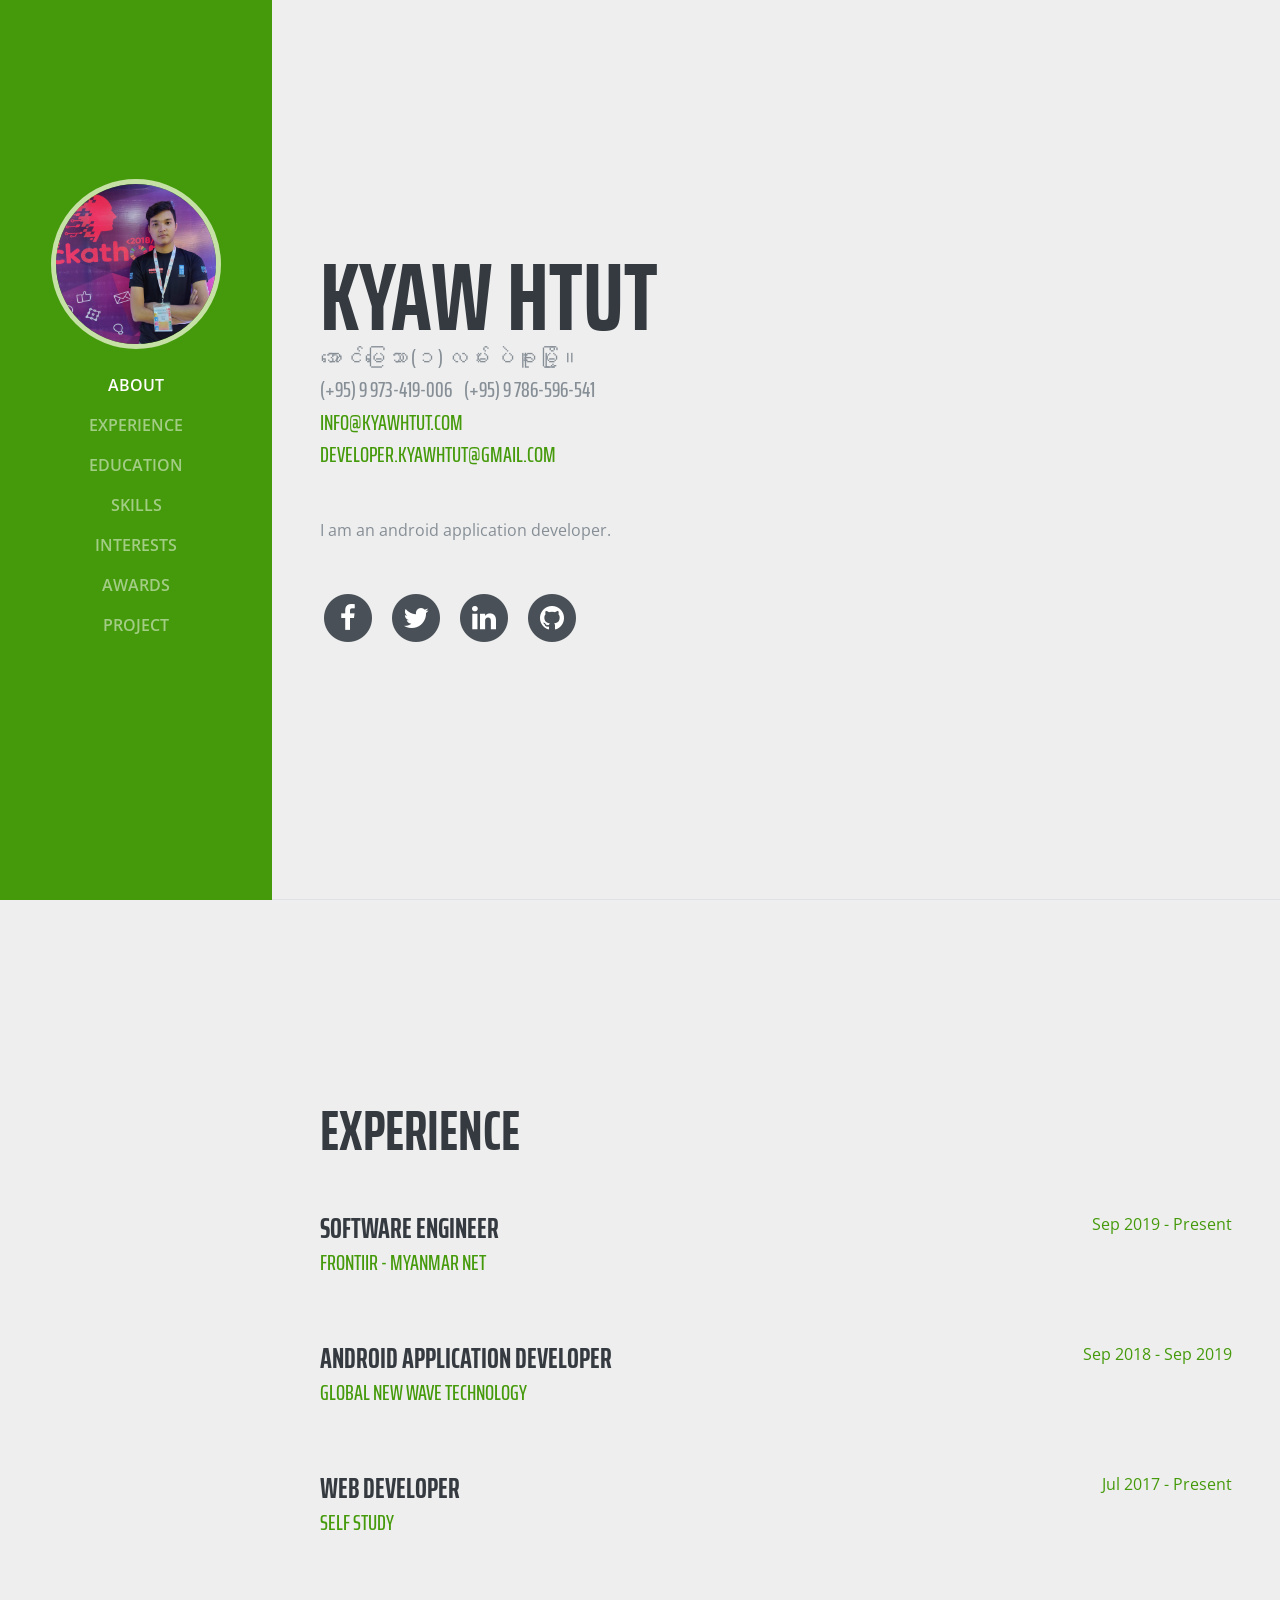
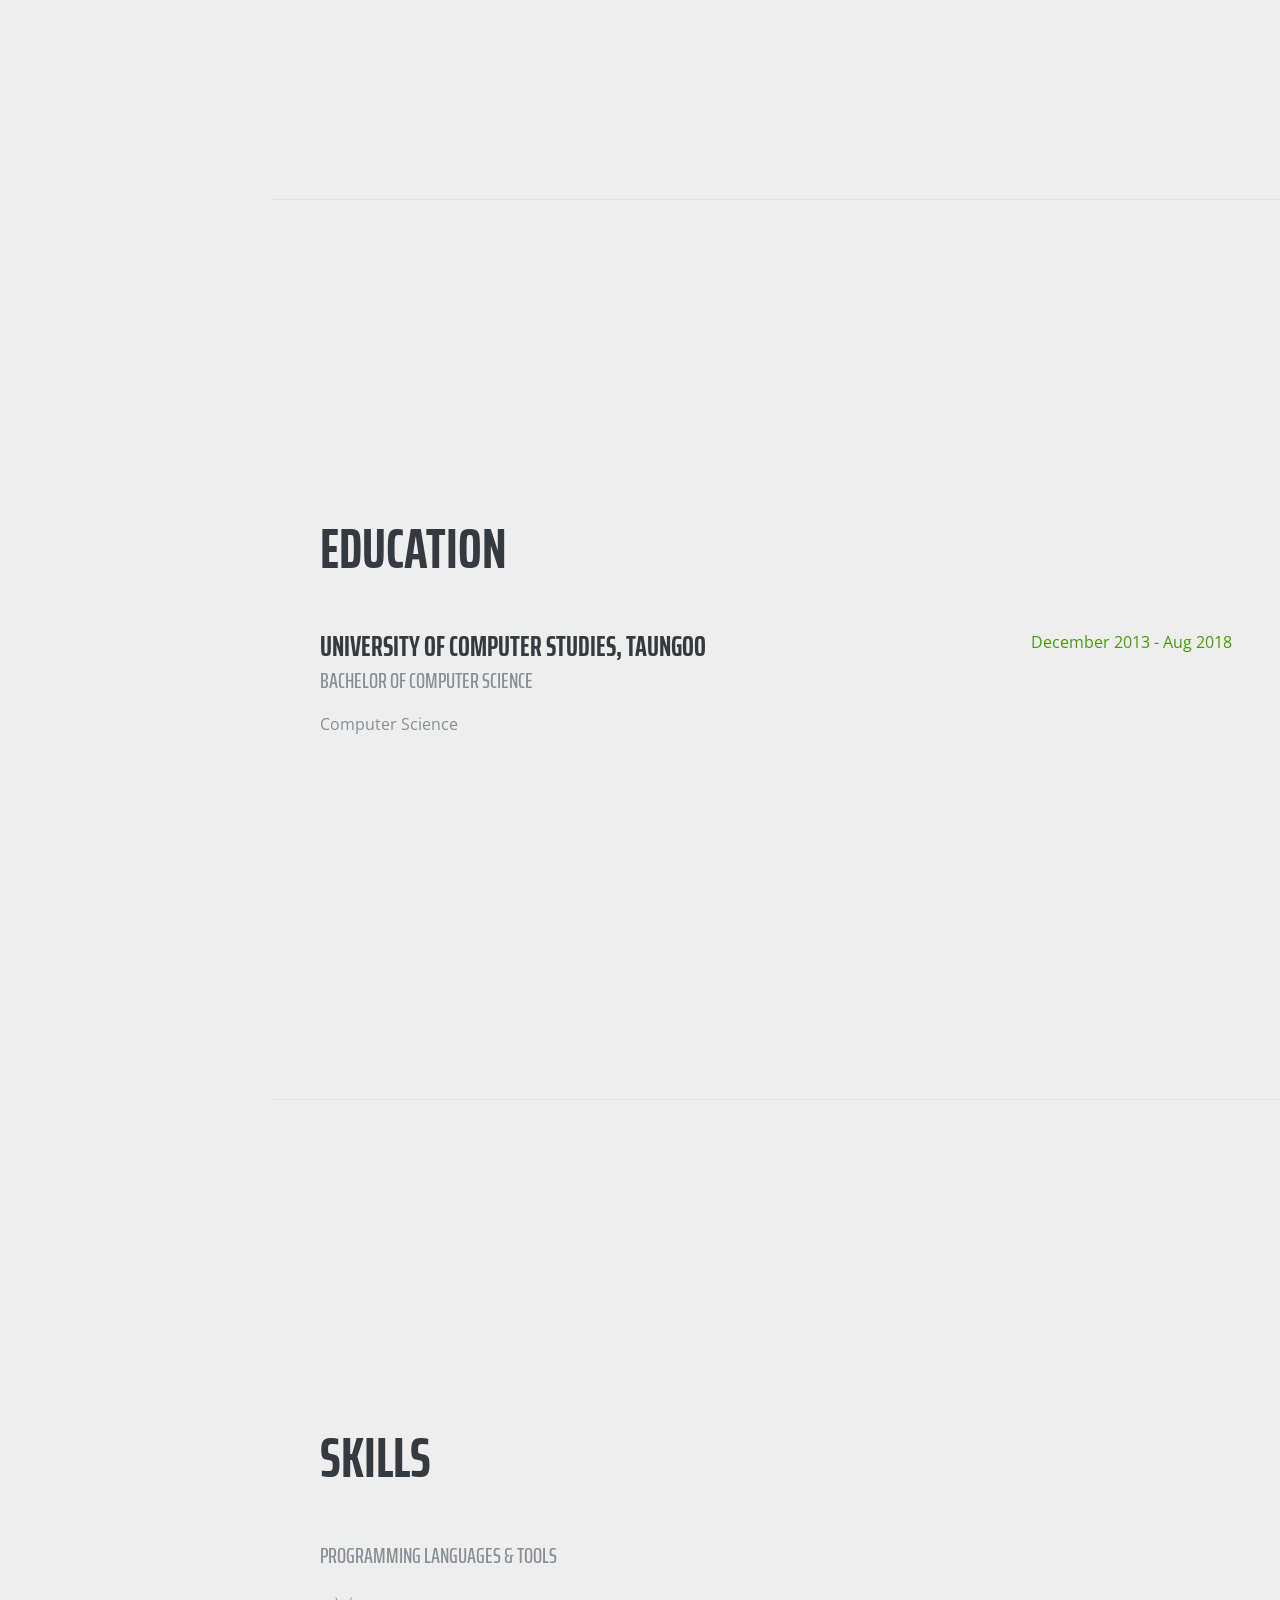
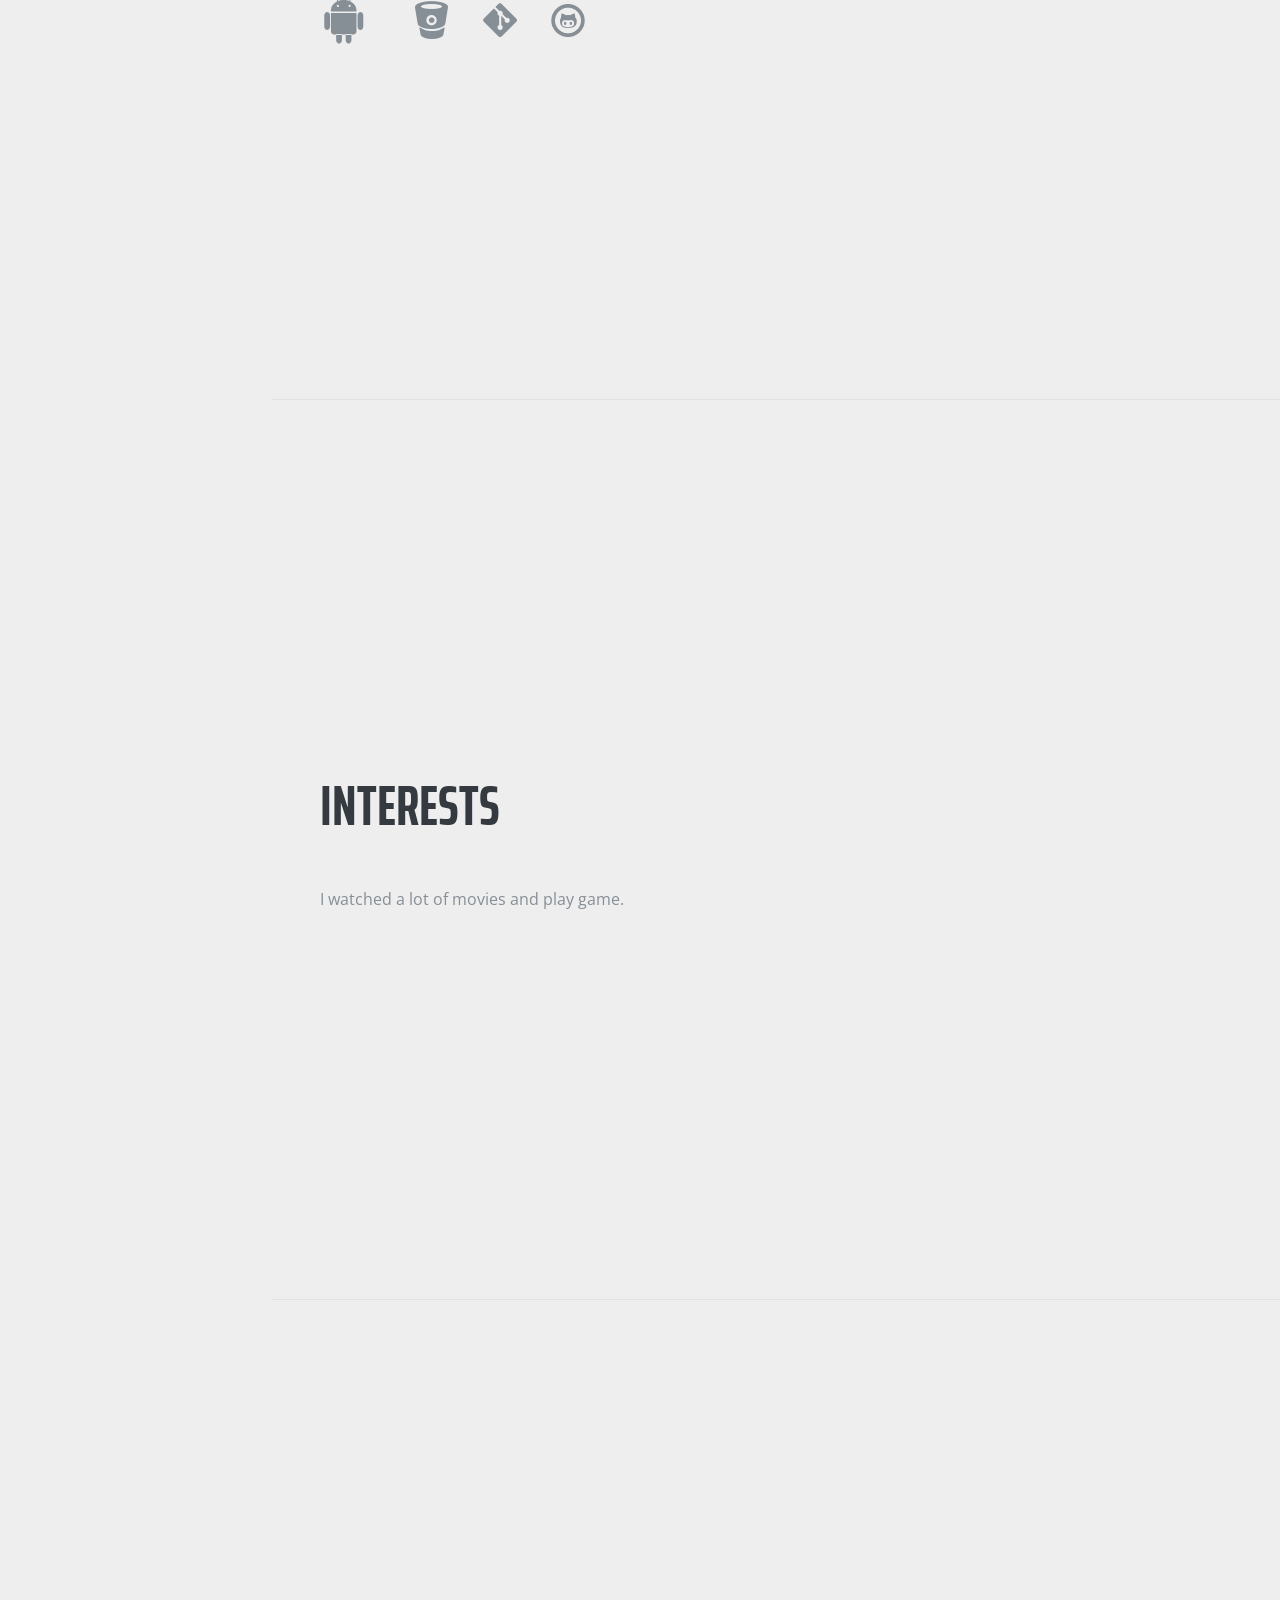
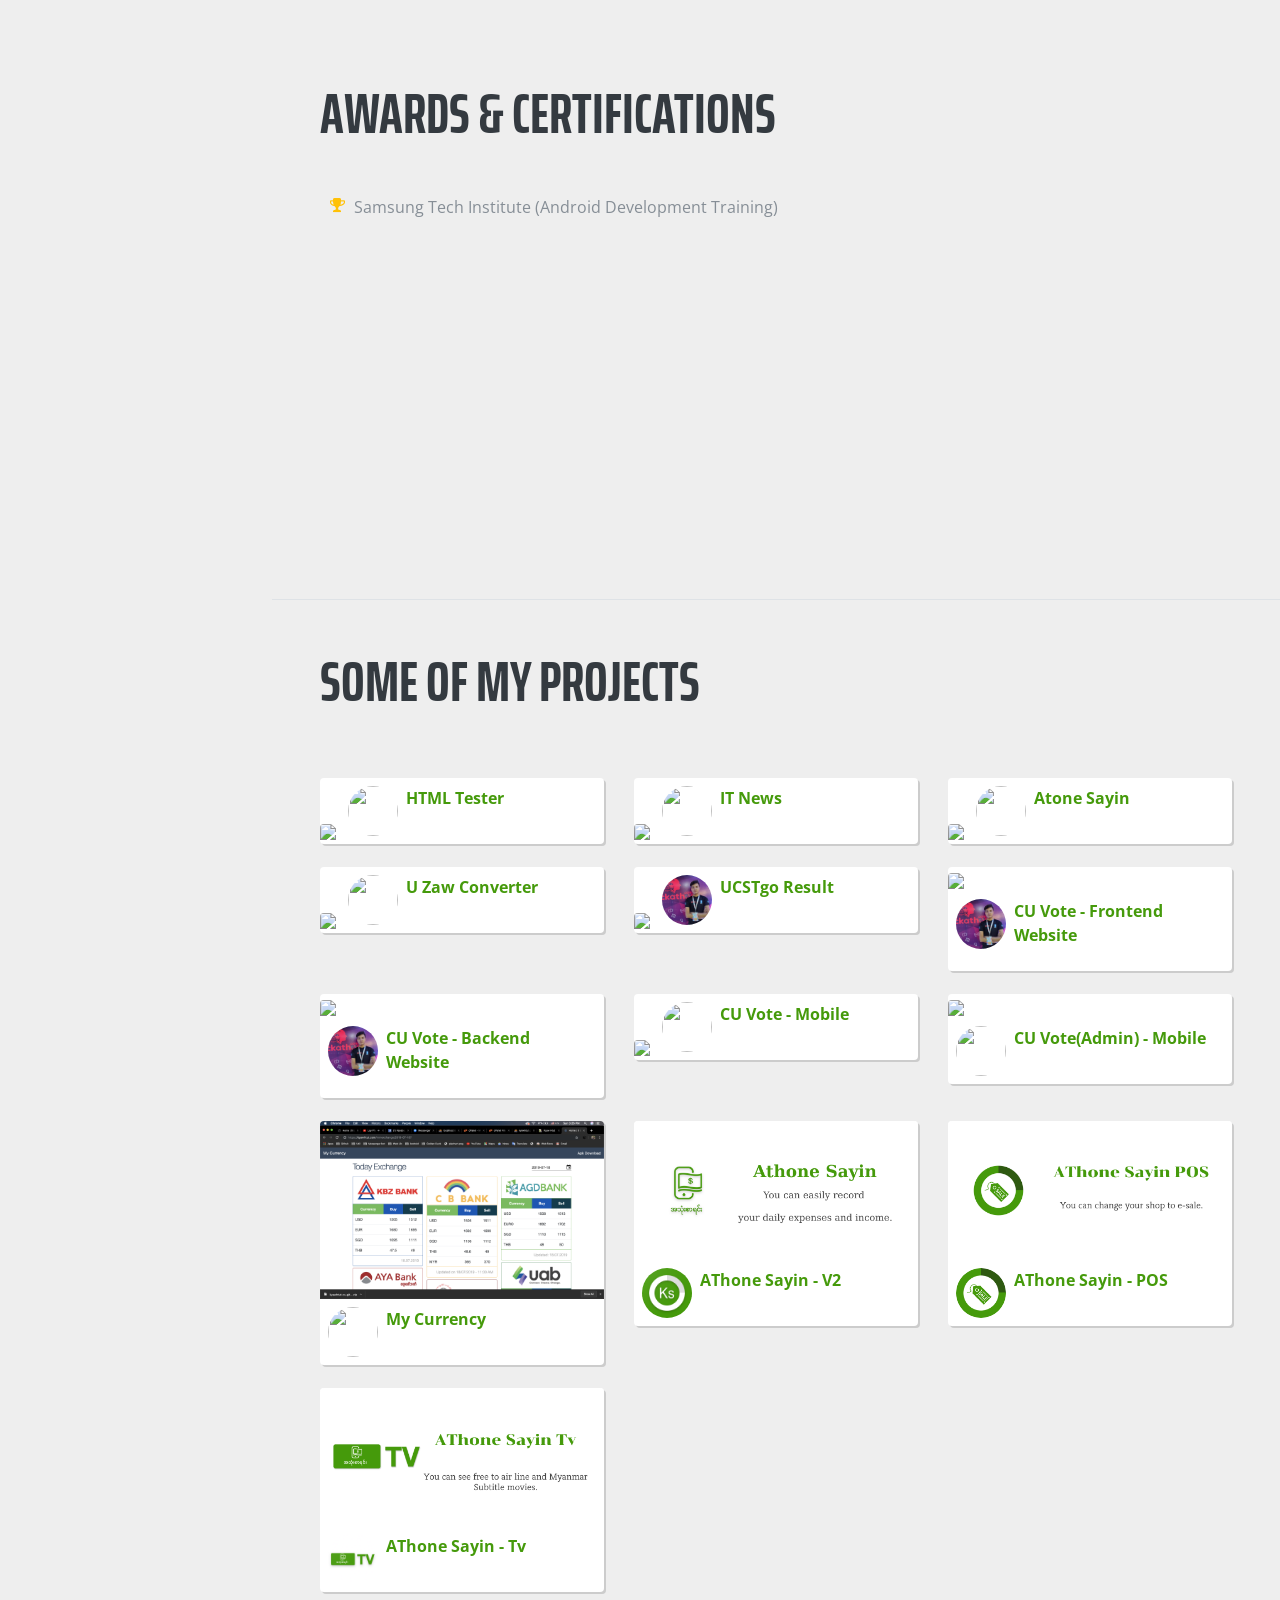
==== commit c3c5908b: "Address changed." ====
--- a/index.html
+++ b/index.html
@@ -74,7 +74,7 @@
           <h1 class="mb-0">Kyaw Htut
             <!-- <span class="text-primary">Taylor</span> -->
           </h1>
-          <div class="subheading mb-5">တမခ(၇၇) ဆက်သွယ်ရေး ပဲခူးမြို့။
+          <div class="subheading mb-5">အောင်မြေသာ (၁) လမ်း ပဲခူးမြို့။
             <br> 
             (+95) 9 973-419-006 &nbsp;&nbsp;&nbsp;(+95) 9 786-596-541
             <br>
